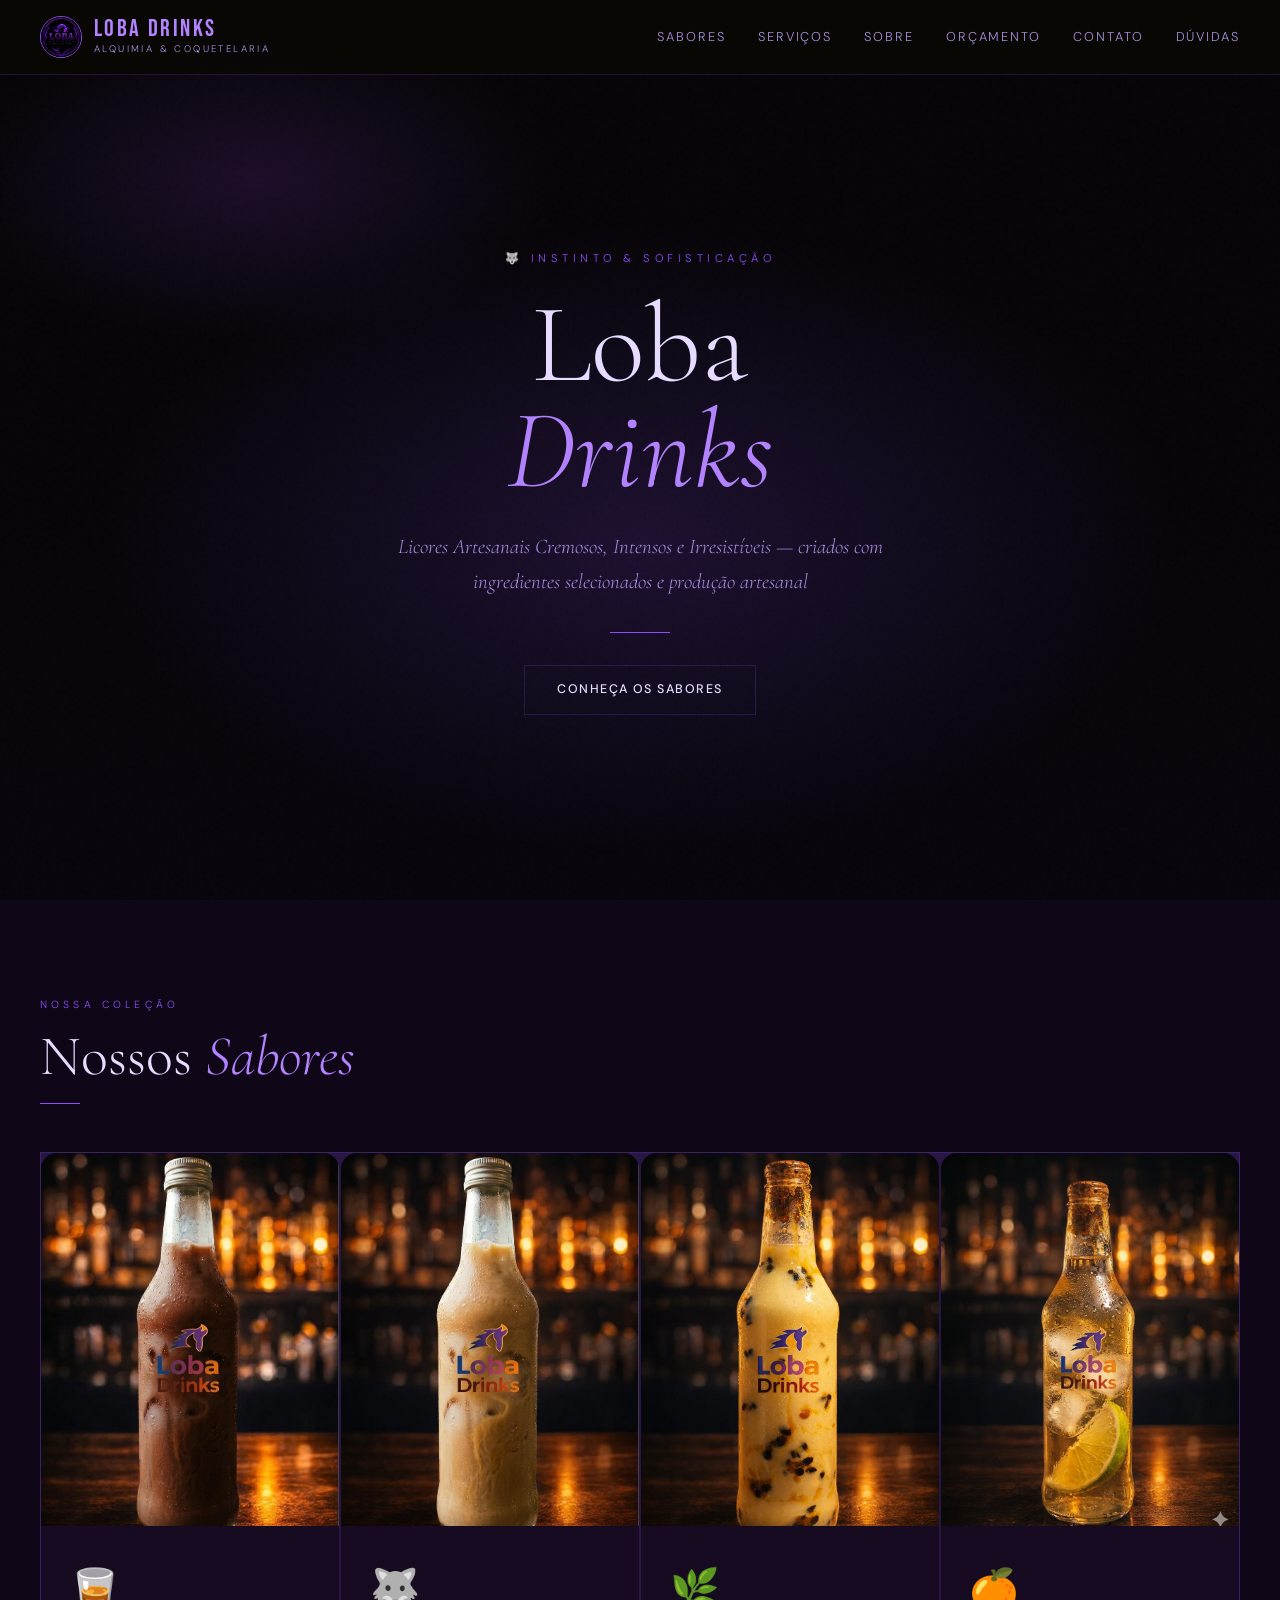
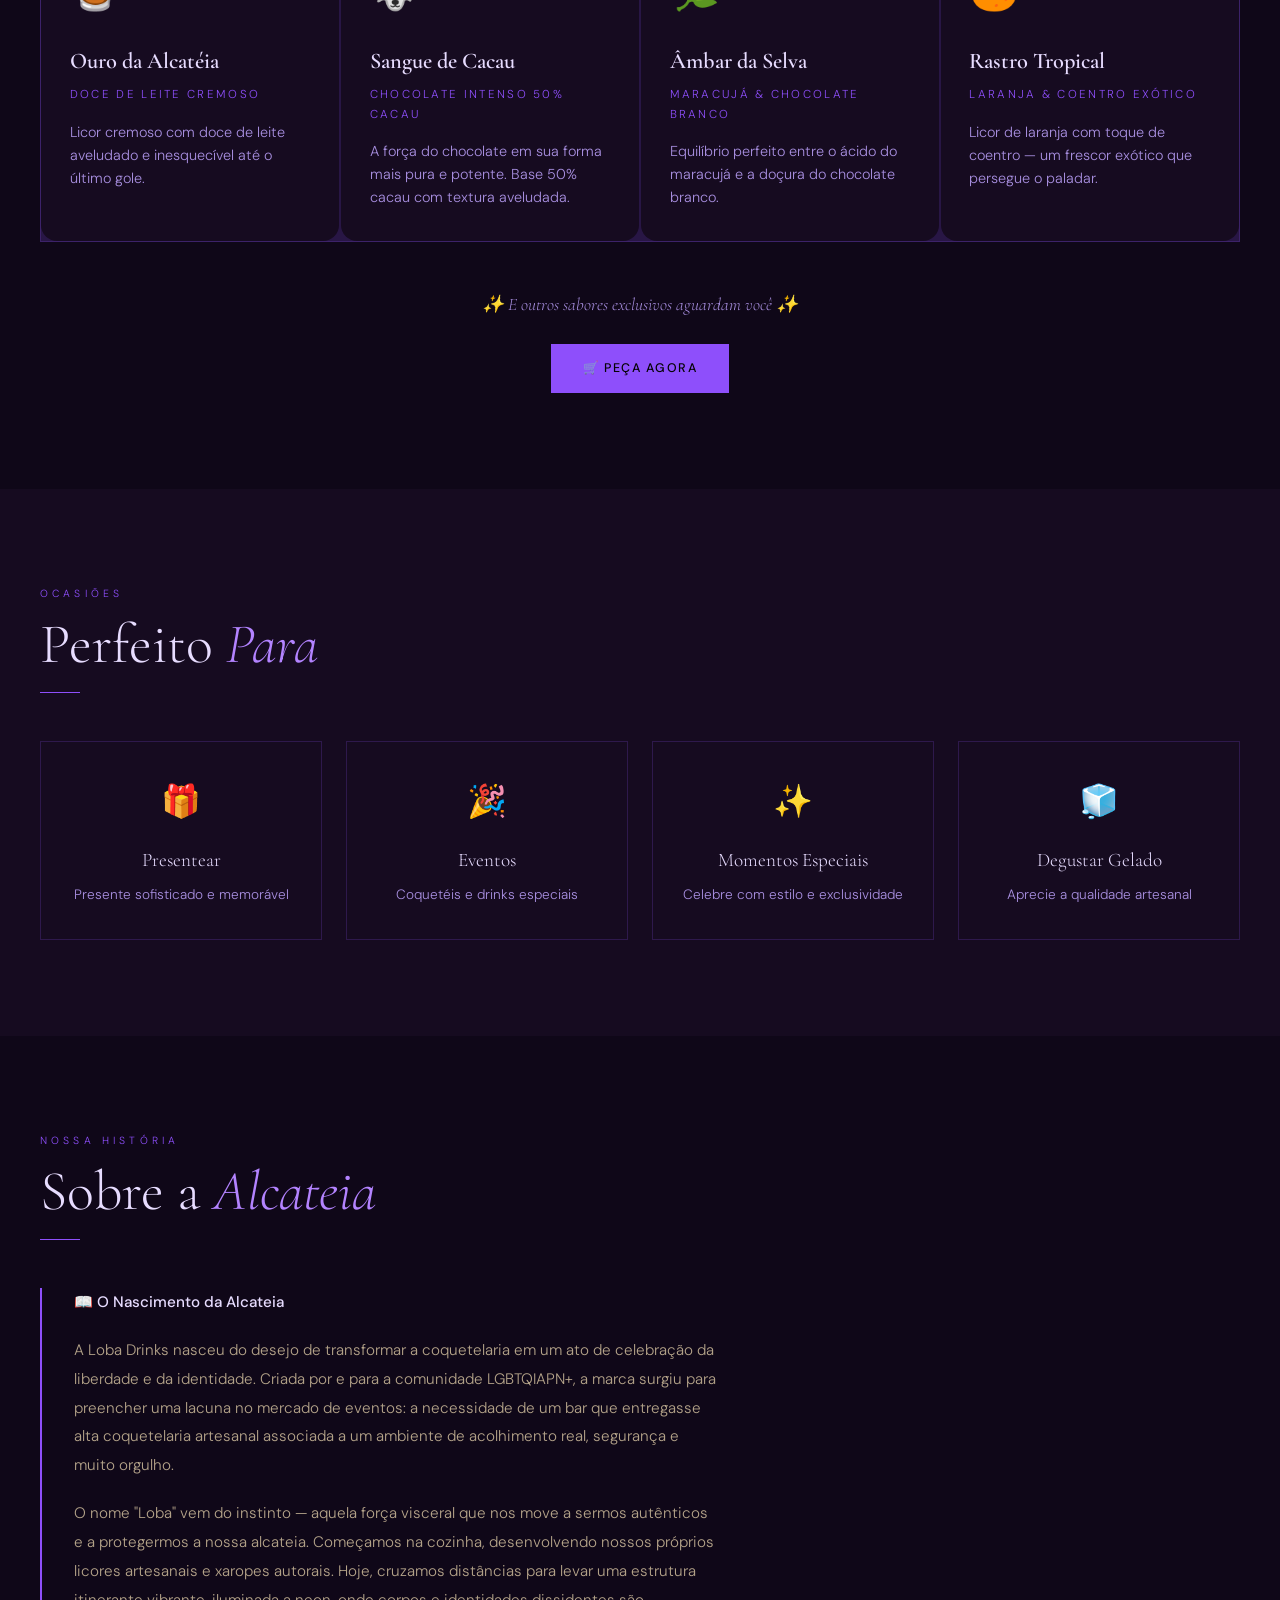
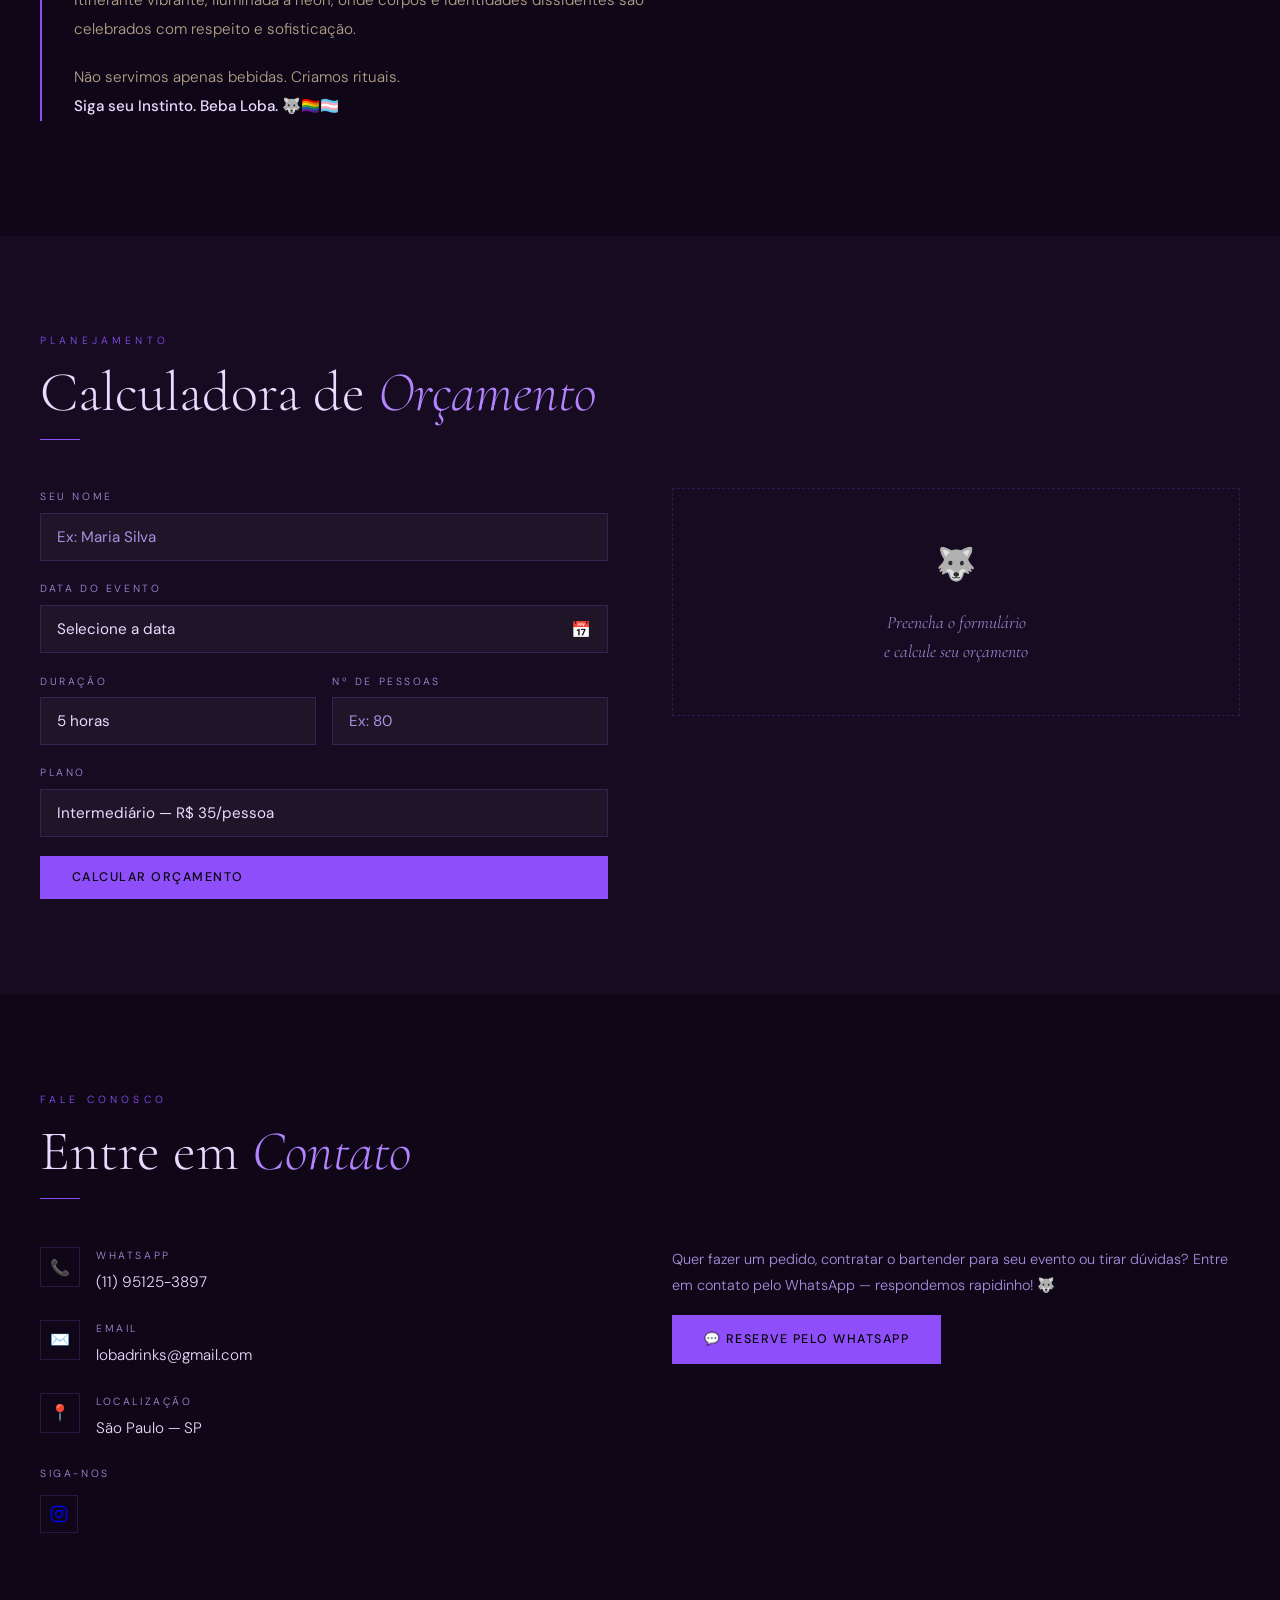
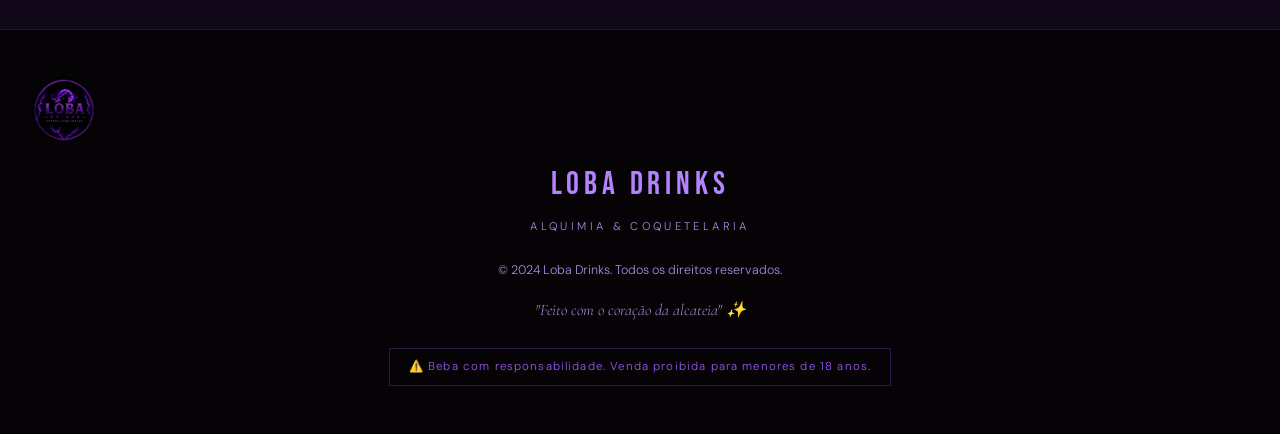
==== index.html @ df41e7d8 "Initial commit from local project" ====
<!DOCTYPE html>
<html lang="pt-BR">
<head>
<meta charset="UTF-8">
<meta name="viewport" content="width=device-width, initial-scale=1.0">
<title>Loba Drinks - Licores Artesanais</title>
<link rel="preconnect" href="https://fonts.googleapis.com">
<link href="https://fonts.googleapis.com/css2?family=Cormorant+Garamond:ital,wght@0,300;0,400;0,600;1,300;1,600&family=Bebas+Neue&family=DM+Sans:wght@300;400;500&display=swap" rel="stylesheet">
<link rel="stylesheet" href="css/index.css">
</head>
<body>

<!-- NAV -->
<nav>
  <div class="nav-inner">
    <div class="nav-brand">
      <div class="wolf-mark"><img src="img/logo/ChatGPT%20Image%201%20de%20jun.%20de%202026,%2017_09_12.png" alt="Loba Drinks logo"></div>
      <div>
        <div class="brand-name">Loba Drinks</div>
        <div class="brand-sub">Alquimia & Coquetelaria</div>
      </div>
    </div>
    <div class="nav-links">
      <a href="#products">Sabores</a>
      <a href="servicos.html">Serviços</a>
      <a href="#about">Sobre</a>
      <a href="#calculadora">Orçamento</a>
      <a href="#contact">Contato</a>
      <a href="faq.html">Dúvidas</a>
    </div>
  </div>
</nav>

<!-- HERO -->
<section class="hero">
  <div class="hero-bg"></div>
  <div class="hero-noise"></div>
  <div class="hero-content">
    <span class="eyebrow">🐺 Instinto & Sofisticação</span>
    <h1 class="hero-title">Loba<br><em>Drinks</em></h1>
    <p class="hero-desc">Licores Artesanais Cremosos, Intensos e Irresistíveis — criados com ingredientes selecionados e produção artesanal</p>
    <div class="hero-line"></div>
    <div class="btn-group">
      <a href="#products" class="btn btn-secondary">Conheça os Sabores</a>
    </div>
  </div>
</section>

<!-- PRODUCTS -->
<section id="products">
  <div class="container">
    <span class="section-label">Nossa Coleção</span>
    <h2 class="section-title">Nossos <em>Sabores</em></h2>
    <div class="section-rule"></div>

    <div class="products-grid">
      <div class="product-card">
        <img src="img/sabores/WhatsApp Image 2026-06-01 at 15.00.09.jpeg" alt="Ouro da Alcatéia" />
        <div class="product-card-content">
          <span class="product-emoji">🥃</span>
          <div class="product-name">Ouro da Alcatéia</div>
          <div class="product-flavor">Doce de Leite Cremoso</div>
          <p class="product-desc">Licor cremoso com doce de leite aveludado e inesquecível até o último gole.</p>
        </div>
      </div>
      <div class="product-card">
        <img src="img/sabores/WhatsApp Image 2026-06-01 at 15.00.09 (1).jpeg" alt="Sangue de Cacau" />
        <div class="product-card-content">
          <span class="product-emoji">🐺</span>
          <div class="product-name">Sangue de Cacau</div>
          <div class="product-flavor">Chocolate Intenso 50% Cacau</div>
          <p class="product-desc">A força do chocolate em sua forma mais pura e potente. Base 50% cacau com textura aveludada.</p>
        </div>
      </div>
      <div class="product-card">
        <img src="img/sabores/WhatsApp Image 2026-06-01 at 15.00.10.jpeg" alt="Âmbar da Selva" />
        <div class="product-card-content">
          <span class="product-emoji">🌿</span>
          <div class="product-name">Âmbar da Selva</div>
          <div class="product-flavor">Maracujá & Chocolate Branco</div>
          <p class="product-desc">Equilíbrio perfeito entre o ácido do maracujá e a doçura do chocolate branco.</p>
        </div>
      </div>
      <div class="product-card">
        <img src="img/sabores/WhatsApp Image 2026-06-01 at 15.00.10 (1).jpeg" alt="Rastro Tropical" />
        <div class="product-card-content">
          <span class="product-emoji">🍊</span>
          <div class="product-name">Rastro Tropical</div>
          <div class="product-flavor">Laranja & Coentro Exótico</div>
          <p class="product-desc">Licor de laranja com toque de coentro — um frescor exótico que persegue o paladar.</p>
        </div>
      </div>
    </div>

    <div style="text-align:center; margin-top:1rem;">
      <p style="color:var(--muted); font-style:italic; font-family:'Cormorant Garamond',serif; font-size:1.1rem; margin-bottom:1.5rem;">✨ E outros sabores exclusivos aguardam você ✨</p>
      <a href="https://wa.me/5511951253897?text=Olá!%20Gostaria%20de%20provar%20os%20licores%20da%20Loba%20Drinks!" class="btn btn-primary" target="_blank">🛒 Peça Agora</a>
    </div>
  </div>
</section>

<!-- USE CASES -->
<section style="background:var(--card);">
  <div class="container">
    <span class="section-label">Ocasiões</span>
    <h2 class="section-title">Perfeito <em>Para</em></h2>
    <div class="section-rule"></div>
    <div class="usecases-grid">
      <div class="usecase-card">
        <span class="usecase-emoji">🎁</span>
        <div class="usecase-title">Presentear</div>
        <p class="usecase-desc">Presente sofisticado e memorável</p>
      </div>
      <div class="usecase-card">
        <span class="usecase-emoji">🎉</span>
        <div class="usecase-title">Eventos</div>
        <p class="usecase-desc">Coquetéis e drinks especiais</p>
      </div>
      <div class="usecase-card">
        <span class="usecase-emoji">✨</span>
        <div class="usecase-title">Momentos Especiais</div>
        <p class="usecase-desc">Celebre com estilo e exclusividade</p>
      </div>
      <div class="usecase-card">
        <span class="usecase-emoji">🧊</span>
        <div class="usecase-title">Degustar Gelado</div>
        <p class="usecase-desc">Aprecie a qualidade artesanal</p>
      </div>
    </div>
  </div>
</section>

<!-- ABOUT -->
<section id="about" style="background:var(--deep);">
  <div class="container">
    <span class="section-label">Nossa História</span>
    <h2 class="section-title">Sobre a <em>Alcateia</em></h2>
    <div class="section-rule"></div>
    <div class="about-block">
      <p><strong>📖 O Nascimento da Alcateia</strong></p>
      <p>A Loba Drinks nasceu do desejo de transformar a coquetelaria em um ato de celebração da liberdade e da identidade. Criada por e para a comunidade LGBTQIAPN+, a marca surgiu para preencher uma lacuna no mercado de eventos: a necessidade de um bar que entregasse alta coquetelaria artesanal associada a um ambiente de acolhimento real, segurança e muito orgulho.</p>
      <p>O nome "Loba" vem do instinto — aquela força visceral que nos move a sermos autênticos e a protegermos a nossa alcateia. Começamos na cozinha, desenvolvendo nossos próprios licores artesanais e xaropes autorais. Hoje, cruzamos distâncias para levar uma estrutura itinerante vibrante, iluminada a neon, onde corpos e identidades dissidentes são celebrados com respeito e sofisticação.</p>
      <p>Não servimos apenas bebidas. Criamos rituais.<br><strong>Siga seu Instinto. Beba Loba. 🐺🏳️‍🌈🏳️‍⚧️</strong></p>
    </div>
  </div>
</section>

<!-- CALCULATOR -->
<section id="calculadora" style="background:var(--card);">
  <div class="container">
    <span class="section-label">Planejamento</span>
    <h2 class="section-title">Calculadora de <em>Orçamento</em></h2>
    <div class="section-rule"></div>

    <div class="calc-wrap">
      <!-- FORM -->
      <div>
        <div class="calc-form">

          <div class="field">
            <label>Seu Nome</label>
            <input type="text" id="nome" placeholder="Ex: Maria Silva">
          </div>

          <div class="field">
            <label>Data do Evento</label>
            <div class="calendar-wrap">
              <button type="button" class="cal-toggle" id="calToggle" onclick="toggleCal()">
                <span id="calDisplay">Selecione a data</span>
                <span class="cal-icon">📅</span>
              </button>
              <div class="calendar-dropdown" id="calDropdown">
                <div class="cal-header">
                  <button class="cal-nav" onclick="changeMonth(-1)">&#8592;</button>
                  <span class="cal-month-label" id="calMonthLabel"></span>
                  <button class="cal-nav" onclick="changeMonth(1)">&#8594;</button>
                </div>
                <div class="cal-days-header">
                  <span>Dom</span><span>Seg</span><span>Ter</span><span>Qua</span>
                  <span>Qui</span><span>Sex</span><span>Sáb</span>
                </div>
                <div class="cal-grid" id="calGrid"></div>
              </div>
            </div>
          </div>

          <div class="field-row">
            <div class="field">
              <label>Duração</label>
              <select id="horas">
                <option value="4">4 horas</option>
                <option value="5" selected>5 horas</option>
                <option value="6">6 horas</option>
                <option value="7">7 horas</option>
                <option value="8">8 horas</option>
              </select>
            </div>
            <div class="field">
              <label>Nº de Pessoas</label>
              <input type="number" id="pessoas" placeholder="Ex: 80" min="1" max="2000">
            </div>
          </div>

          <div class="field">
            <label>Plano</label>
            <select id="pacote">
              <option value="30">Básico — R$ 30/pessoa</option>
              <option value="35" selected>Intermediário — R$ 35/pessoa</option>
              <option value="40">Premium — R$ 40/pessoa</option>
            </select>
          </div>

          <button class="btn btn-primary" style="width:100%;" onclick="calcular()">Calcular Orçamento</button>
        </div>
      </div>

      <!-- RESULT -->
      <div>
        <div class="result-panel" id="resultPanel">
          <div style="font-size:0.65rem;letter-spacing:0.3em;text-transform:uppercase;color:var(--amber);margin-bottom:1rem;">Estimativa de Orçamento</div>

          <div class="result-row">
            <span class="label">Cliente</span>
            <span class="val" id="rNome">—</span>
          </div>
          <div class="result-row">
            <span class="label">Data</span>
            <span class="val" id="rData">—</span>
          </div>
          <div class="result-row">
            <span class="label">Duração</span>
            <span class="val" id="rHoras">—</span>
          </div>
          <div class="result-row">
            <span class="label">Plano</span>
            <span class="val" id="rPacote">—</span>
          </div>
          <div class="result-row">
            <span class="label">Pessoas</span>
            <span class="val" id="rPessoas">—</span>
          </div>

          <div class="result-total">
            <span class="total-label">Estimativa total</span>
            <span class="total-val" id="rTotal">R$ 0</span>
          </div>

          <p style="font-size:0.72rem;color:var(--muted);margin-top:0.75rem;line-height:1.6;">* Valor estimado. Confirme detalhes e condições pelo WhatsApp.</p>

          <div class="result-cta">
            <a id="whatsLink" href="#" target="_blank" class="btn btn-primary" style="width:100%;justify-content:center;">
              💬 Enviar pelo WhatsApp
            </a>
          </div>
        </div>

        <div id="resultPlaceholder" style="border:1px dashed var(--border);padding:3rem 2rem;text-align:center;color:var(--muted);">
          <div style="font-size:2rem;margin-bottom:1rem;">🐺</div>
          <p style="font-family:'Cormorant Garamond',serif;font-style:italic;font-size:1.1rem;">Preencha o formulário<br>e calcule seu orçamento</p>
        </div>
      </div>
    </div>
  </div>
</section>

<!-- CONTACT -->
<section id="contact" style="background:var(--deep);">
  <div class="container">
    <span class="section-label">Fale Conosco</span>
    <h2 class="section-title">Entre em <em>Contato</em></h2>
    <div class="section-rule"></div>

    <div class="contact-grid">
      <div>
        <div class="contact-item">
          <div class="contact-icon">📞</div>
          <div>
            <div class="contact-label">WhatsApp</div>
            <a href="https://wa.me/5511951253897" class="contact-val" target="_blank">(11) 95125-3897</a>
          </div>
        </div>
        <div class="contact-item">
          <div class="contact-icon">✉️</div>
          <div>
            <div class="contact-label">Email</div>
            <a href="mailto:lobadrinks@gmail.com" class="contact-val">lobadrinks@gmail.com</a>
          </div>
        </div>
        <div class="contact-item">
          <div class="contact-icon">📍</div>
          <div>
            <div class="contact-label">Localização</div>
            <span class="contact-val">São Paulo — SP</span>
          </div>
        </div>
        <div style="margin-top:0.5rem;">
          <div style="font-size:0.65rem;letter-spacing:0.25em;text-transform:uppercase;color:var(--muted);margin-bottom:0.5rem;">Siga-nos</div>
          <div class="social-links">
            <a href="https://instagram.com/loba_drinks" target="_blank" class="social-btn" aria-label="Instagram">
              <svg viewBox="0 0 24 24" fill="none" stroke="currentColor" stroke-width="1.8" stroke-linecap="round" stroke-linejoin="round">
                <rect x="3" y="3" width="18" height="18" rx="5" />
                <path d="M16.5 7.5h.01" />
                <path d="M12 16a4 4 0 1 0 0-8 4 4 0 0 0 0 8z" />
              </svg>
            </a>
          </div>
        </div>
      </div>

      <div style="display:flex;flex-direction:column;gap:1rem;">
        <p style="color:var(--muted);font-size:0.9rem;line-height:1.8;">Quer fazer um pedido, contratar o bartender para seu evento ou tirar dúvidas? Entre em contato pelo WhatsApp — respondemos rapidinho! 🐺</p>
        <a href="https://wa.me/5511951253897?text=Olá!%20Gostaria%20de%20reservar%20o%20bartender%20da%20Loba%20Drinks" class="btn btn-primary" target="_blank" style="align-self:flex-start;">💬 Reserve pelo WhatsApp</a>
      </div>
    </div>
  </div>
</section>

<!-- FOOTER -->
<footer>
  <div class="footer-wolf"><img src="img/logo/ChatGPT%20Image%201%20de%20jun.%20de%202026,%2017_09_12.png" alt="Loba Drinks logo"></div>
  <div class="footer-brand">Loba Drinks</div>
  <div class="footer-sub">Alquimia & Coquetelaria</div>
  <div class="footer-copy">© 2024 Loba Drinks. Todos os direitos reservados.</div>
  <div style="margin-top:1rem;font-style:italic;font-family:'Cormorant Garamond',serif;color:var(--muted);font-size:1rem;">"Feito com o coração da alcateia" ✨</div>
  <div class="footer-legal">⚠️ Beba com responsabilidade. Venda proibida para menores de 18 anos.</div>
</footer>

<script>
// ── CALENDAR ──
const MONTHS = ['Janeiro','Fevereiro','Março','Abril','Maio','Junho','Julho','Agosto','Setembro','Outubro','Novembro','Dezembro'];
let calDate = new Date();
let selectedDate = null;
calDate.setDate(1);

function toggleCal() {
  const d = document.getElementById('calDropdown');
  d.classList.toggle('open');
  if (d.classList.contains('open')) renderCal();
}

document.addEventListener('click', function(e) {
  if (!e.target.closest('.calendar-wrap')) {
    document.getElementById('calDropdown').classList.remove('open');
  }
});

function changeMonth(dir) {
  calDate.setMonth(calDate.getMonth() + dir);
  renderCal();
}

function renderCal() {
  const y = calDate.getFullYear(), m = calDate.getMonth();
  document.getElementById('calMonthLabel').textContent = MONTHS[m] + ' ' + y;

  const firstDay = new Date(y, m, 1).getDay();
  const daysInMonth = new Date(y, m + 1, 0).getDate();
  const today = new Date(); today.setHours(0,0,0,0);

  const grid = document.getElementById('calGrid');
  grid.innerHTML = '';

  for (let i = 0; i < firstDay; i++) {
    const el = document.createElement('div');
    el.className = 'cal-day empty';
    grid.appendChild(el);
  }

  for (let d = 1; d <= daysInMonth; d++) {
    const dayDate = new Date(y, m, d);
    const el = document.createElement('div');
    el.className = 'cal-day';
    el.textContent = d;

    if (dayDate < today) el.classList.add('past');
    if (dayDate.toDateString() === today.toDateString()) el.classList.add('today');
    if (selectedDate && dayDate.toDateString() === selectedDate.toDateString()) el.classList.add('selected');

    if (dayDate >= today) {
      el.addEventListener('click', () => selectDay(dayDate, d, m, y));
    }
    grid.appendChild(el);
  }
}

function selectDay(date, d, m, y) {
  selectedDate = date;
  const fmt = String(d).padStart(2,'0') + '/' + String(m+1).padStart(2,'0') + '/' + y;
  document.getElementById('calDisplay').textContent = fmt;
  document.getElementById('calDropdown').classList.remove('open');
  renderCal();
}

// Initialize calendar
renderCal();

// ── CALCULATOR ──
function calcular() {
  const nome = document.getElementById('nome').value.trim();
  const horas = parseInt(document.getElementById('horas').value);
  const pessoas = parseInt(document.getElementById('pessoas').value) || 0;
  const pacoteVal = parseInt(document.getElementById('pacote').value);
  const pacoteSelect = document.getElementById('pacote');
  const pacoteLabel = pacoteSelect.options[pacoteSelect.selectedIndex].text;

  if (!nome) { alert('Por favor, informe seu nome.'); return; }
  if (!selectedDate) { alert('Por favor, selecione a data do evento.'); return; }
  if (!horas || horas < 1) { alert('Por favor, informe a duração do evento.'); return; }
  if (!pessoas || pessoas < 1) { alert('Por favor, informe o número de pessoas.'); return; }

  const total = pacoteVal * pessoas;
  const dataFmt = document.getElementById('calDisplay').textContent;

  // Fill result
  document.getElementById('rNome').textContent = nome;
  document.getElementById('rData').textContent = dataFmt;
  document.getElementById('rHoras').textContent = horas + ' horas';
  document.getElementById('rPacote').textContent = pacoteLabel;
  document.getElementById('rPessoas').textContent = pessoas + ' pessoas';
  document.getElementById('rTotal').textContent = 'R$ ' + total.toLocaleString('pt-BR');

  // WhatsApp link
  const msg = `Olá! Gostaria de um orçamento para a Loba Drinks 🐺\n\n` +
    `*Nome:* ${nome}\n` +
    `*Data do evento:* ${dataFmt}\n` +
    `*Duração:* ${horas} horas\n` +
    `*Plano:* ${pacoteLabel}\n` +
    `*Convidados:* ${pessoas} pessoas\n` +
    `*Estimativa:* R$ ${total.toLocaleString('pt-BR')}\n\n` +
    `Aguardo confirmação e mais detalhes!`;
  document.getElementById('whatsLink').href = 'https://wa.me/5511951253897?text=' + encodeURIComponent(msg);

  // Show result
  document.getElementById('resultPanel').classList.add('visible');
  document.getElementById('resultPlaceholder').style.display = 'none';

  // Smooth scroll to result on mobile
  if (window.innerWidth < 860) {
    document.getElementById('resultPanel').scrollIntoView({ behavior: 'smooth', block: 'start' });
  }
}
</script>
<script src="../java/main.js" defer></script>
</body>
</html>
---- css/index.css ----
:root {
  --black: #050305;
  --deep: #0f0718;
  --card: #160b20;
  --amber: #8e4ffb;
  --gold: #b383ff;
  --cream: #e7dcff;
  --muted: #a88fe0;
  --red: #7a3abd;
  --border: rgba(142,79,251,0.2);
}

*, *::before, *::after { box-sizing: border-box; margin: 0; padding: 0; }

html { scroll-behavior: smooth; }

body {
  background: var(--black);
  color: var(--cream);
  font-family: 'DM Sans', sans-serif;
  font-weight: 300;
  line-height: 1.7;
  overflow-x: hidden;
}

/* ── NAV ── */
nav {
  position: fixed; top: 0; left: 0; right: 0; z-index: 100;
  background: rgba(10,8,5,0.92);
  backdrop-filter: blur(12px);
  border-bottom: 1px solid var(--border);
  padding: 1rem 2rem;
}
.nav-inner {
  max-width: 1200px; margin: 0 auto;
  display: flex; align-items: center; justify-content: space-between;
}
.nav-brand {
  display: flex; align-items: center; gap: 0.75rem;
}
.wolf-mark {
  width: 42px; height: 42px;
  border: 1.5px solid var(--amber);
  border-radius: 50%;
  display: flex; align-items: center; justify-content: center;
  font-size: 1.3rem;
}
.wolf-mark img,
.footer-wolf img {
  width: 100%;
  height: 100%;
  object-fit: cover;
  border-radius: 50%;
}
.footer-wolf {
  width: 64px;
  height: 64px;
  margin-bottom: 1rem;
}
.brand-name {
  font-family: 'Bebas Neue', sans-serif;
  font-size: 1.5rem;
  letter-spacing: 0.1em;
  color: var(--gold);
  line-height: 1;
}
.brand-sub {
  font-size: 0.6rem;
  letter-spacing: 0.25em;
  text-transform: uppercase;
  color: var(--muted);
}
.nav-links {
  display: flex; gap: 2rem;
}
.nav-links a {
  color: var(--muted);
  text-decoration: none;
  font-size: 0.8rem;
  letter-spacing: 0.15em;
  text-transform: uppercase;
  transition: color 0.3s;
}
.nav-links a:hover { color: var(--gold); }

/* ── HERO ── */
.hero {
  min-height: 100vh;
  display: flex; align-items: center; justify-content: center;
  position: relative;
  overflow: hidden;
  padding: 8rem 2rem 4rem;
  text-align: center;
}
.hero-bg {
  position: absolute; inset: 0;
  background:
    radial-gradient(ellipse 60% 50% at 50% 60%, rgba(142,79,251,0.16) 0%, transparent 70%),
    radial-gradient(ellipse 40% 30% at 20% 20%, rgba(122,58,189,0.18) 0%, transparent 60%),
    linear-gradient(rgba(5,3,5,0.75), rgba(10,4,18,0.45)),
    url("../img/serviços/acrescente_balde_de_gelo_2K_202606011611.jpeg"),
    var(--black);
  background-size: cover;
  background-position: center;
  background-repeat: no-repeat;
}
.hero-noise {
  position: absolute; inset: 0;
  background-image: url("data:image/svg+xml,%3Csvg viewBox='0 0 256 256' xmlns='http://www.w3.org/2000/svg'%3E%3Cfilter id='n'%3E%3CfeTurbulence type='fractalNoise' baseFrequency='0.9' numOctaves='4' stitchTiles='stitch'/%3E%3C/filter%3E%3Crect width='100%25' height='100%25' filter='url(%23n)' opacity='0.04'/%3E%3C/svg%3E");
  opacity: 0.5;
}
.hero-content { position: relative; z-index: 1; max-width: 780px; margin: 0 auto; }
.eyebrow {
  font-size: 0.7rem;
  letter-spacing: 0.4em;
  text-transform: uppercase;
  color: var(--amber);
  margin-bottom: 1.5rem;
  display: block;
}
.hero-title {
  font-family: 'Cormorant Garamond', serif;
  font-size: clamp(3.5rem, 9vw, 7rem);
  font-weight: 300;
  line-height: 0.95;
  color: var(--cream);
  margin-bottom: 0.5rem;
}
.hero-title em {
  font-style: italic;
  color: var(--gold);
}
.hero-desc {
  font-family: 'Cormorant Garamond', serif;
  font-size: clamp(1rem, 2.5vw, 1.3rem);
  font-style: italic;
  color: var(--muted);
  margin: 1.5rem auto;
  max-width: 520px;
}
.hero-line {
  width: 60px; height: 1px;
  background: var(--amber);
  margin: 2rem auto;
}
.btn-group { display: flex; gap: 1rem; justify-content: center; flex-wrap: wrap; }

.btn {
  display: inline-flex; align-items: center; gap: 0.5rem;
  padding: 0.85rem 2rem;
  font-family: 'DM Sans', sans-serif;
  font-size: 0.78rem;
  font-weight: 500;
  letter-spacing: 0.12em;
  text-transform: uppercase;
  text-decoration: none;
  border: none; cursor: pointer;
  transition: all 0.3s;
}
.btn-primary {
  background: var(--amber);
  color: var(--black);
}
.btn-primary:hover { background: var(--gold); transform: translateY(-2px); }
.btn-secondary {
  background: transparent;
  color: var(--cream);
  border: 1px solid var(--border);
}
.btn-secondary:hover { border-color: var(--amber); color: var(--gold); }

/* ── SECTIONS ── */
section { padding: 6rem 2rem; }
.container { max-width: 1200px; margin: 0 auto; }

.section-label {
  font-size: 0.65rem;
  letter-spacing: 0.4em;
  text-transform: uppercase;
  color: var(--amber);
  display: block;
  margin-bottom: 0.75rem;
}
.section-title {
  font-family: 'Cormorant Garamond', serif;
  font-size: clamp(2.2rem, 5vw, 3.5rem);
  font-weight: 300;
  line-height: 1.1;
  color: var(--cream);
  margin-bottom: 1rem;
}
.section-title em { font-style: italic; color: var(--gold); }
.section-rule {
  width: 40px; height: 1px;
  background: var(--amber); margin-bottom: 3rem;
}

/* ── PRODUCTS ── */
#products { background: var(--deep); }
.products-grid {
  display: grid;
  grid-template-columns: repeat(auto-fit, minmax(250px, 1fr));
  gap: 1.5px;
  background: var(--border);
  border: 1px solid var(--border);
  margin-bottom: 3rem;
}
.product-card {
  background: var(--card);
  padding: 0;
  position: relative;
  overflow: hidden;
  transition: background 0.3s;
  border-radius: 1rem;
}
.product-card img {
  width: 100%;
  display: block;
  object-fit: cover;
  aspect-ratio: 4 / 5;
}
.product-card-content {
  padding: 1.8rem 1.8rem 2rem;
}
.product-card::before {
  content: '';
  position: absolute; top: 0; left: 0; right: 0; height: 2px;
  background: linear-gradient(90deg, transparent, var(--amber), transparent);
  transform: translateX(-100%);
  transition: transform 0.5s;
}
.product-card:hover { background: #1f1a13; }
.product-card:hover::before { transform: translateX(0); }

.product-emoji { font-size: 2.5rem; margin-bottom: 1.2rem; display: block; }
.product-name {
  font-family: 'Cormorant Garamond', serif;
  font-size: 1.4rem;
  font-weight: 600;
  color: var(--cream);
  margin-bottom: 0.3rem;
}
.product-flavor {
  font-size: 0.72rem;
  letter-spacing: 0.2em;
  text-transform: uppercase;
  color: var(--amber);
  margin-bottom: 1rem;
}
.product-desc {
  font-size: 0.9rem;
  color: var(--muted);
  line-height: 1.6;
}

/* ── USE CASES ── */
.usecases-grid {
  display: grid;
  grid-template-columns: repeat(auto-fit, minmax(200px, 1fr));
  gap: 1.5rem;
}
.usecase-card {
  border: 1px solid var(--border);
  padding: 2rem 1.5rem;
  text-align: center;
  transition: border-color 0.3s, transform 0.3s;
}
.usecase-card:hover { border-color: var(--amber); transform: translateY(-4px); }
.usecase-emoji { font-size: 2rem; margin-bottom: 1rem; display: block; }
.usecase-title {
  font-family: 'Cormorant Garamond', serif;
  font-size: 1.2rem;
  color: var(--cream);
  margin-bottom: 0.4rem;
}
.usecase-desc { font-size: 0.85rem; color: var(--muted); }

/* ── ABOUT ── */
#about { background: var(--deep); }
.about-block {
  max-width: 680px;
  border-left: 2px solid var(--amber);
  padding-left: 2rem;
}
.about-block p { margin-bottom: 1.2rem; color: #b5a48a; font-size: 0.95rem; line-height: 1.9; }
.about-block strong { color: var(--cream); font-weight: 500; }

/* ── CONTACT ── */
.contact-grid {
  display: grid;
  grid-template-columns: 1fr 1fr;
  gap: 4rem;
  align-items: start;
}
@media (max-width: 720px) { .contact-grid { grid-template-columns: 1fr; gap: 2rem; } }

.contact-item {
  display: flex; gap: 1rem; align-items: flex-start;
  margin-bottom: 1.5rem;
}
.contact-icon {
  width: 40px; height: 40px;
  border: 1px solid var(--border);
  display: flex; align-items: center; justify-content: center;
  font-size: 1rem; flex-shrink: 0;
}
.contact-label {
  font-size: 0.65rem; letter-spacing: 0.25em;
  text-transform: uppercase; color: var(--muted);
  margin-bottom: 0.2rem;
}
.contact-val { color: var(--cream); font-size: 0.95rem; text-decoration: none; }
.contact-val:hover { color: var(--gold); }

/* ── CALCULATOR ── */
#calculadora { background: var(--card); }
.calc-wrap {
  display: grid;
  grid-template-columns: 1fr 1fr;
  gap: 4rem;
  align-items: start;
}
@media (max-width: 860px) { .calc-wrap { grid-template-columns: 1fr; gap: 2rem; } }

.calc-form { display: flex; flex-direction: column; gap: 1.2rem; }

.field label {
  display: block;
  font-size: 0.65rem;
  letter-spacing: 0.25em;
  text-transform: uppercase;
  color: var(--muted);
  margin-bottom: 0.45rem;
}
.field input, .field select {
  width: 100%;
  background: rgba(255,255,255,0.04);
  border: 1px solid var(--border);
  color: var(--cream);
  padding: 0.8rem 1rem;
  font-family: 'DM Sans', sans-serif;
  font-size: 0.95rem;
  outline: none;
  transition: border-color 0.3s;
  -webkit-appearance: none; appearance: none;
}
.field input:focus, .field select:focus { border-color: var(--amber); }
.field input::placeholder { color: var(--muted); }

.field-row { display: grid; grid-template-columns: 1fr 1fr; gap: 1rem; }

/* CALENDAR CUSTOM */
.calendar-wrap { position: relative; }
.cal-toggle {
  width: 100%;
  background: rgba(255,255,255,0.04);
  border: 1px solid var(--border);
  color: var(--cream);
  padding: 0.8rem 1rem;
  font-family: 'DM Sans', sans-serif;
  font-size: 0.95rem;
  cursor: pointer;
  text-align: left;
  display: flex; justify-content: space-between; align-items: center;
  transition: border-color 0.3s;
}
.cal-toggle:hover { border-color: var(--amber); }
.cal-icon { color: var(--amber); font-size: 1rem; }

.calendar-dropdown {
  position: absolute; top: calc(100% + 4px); left: 0;
  z-index: 50;
  background: #1f1a13;
  border: 1px solid var(--amber);
  padding: 1rem;
  width: 300px;
  display: none;
  box-shadow: 0 20px 60px rgba(0,0,0,0.6);
}
.calendar-dropdown.open { display: block; }

.cal-header {
  display: flex; justify-content: space-between; align-items: center;
  margin-bottom: 0.75rem;
}
.cal-nav {
  background: none; border: none; cursor: pointer;
  color: var(--amber); font-size: 1.1rem; padding: 0.2rem 0.5rem;
  transition: color 0.2s;
}
.cal-nav:hover { color: var(--gold); }
.cal-month-label {
  font-family: 'Cormorant Garamond', serif;
  font-size: 1rem;
  color: var(--cream);
  font-style: italic;
}

.cal-days-header {
  display: grid; grid-template-columns: repeat(7, 1fr);
  gap: 2px; margin-bottom: 4px;
}
.cal-days-header span {
  font-size: 0.6rem; letter-spacing: 0.1em;
  text-transform: uppercase; color: var(--muted);
  text-align: center; padding: 0.25rem 0;
}

.cal-grid {
  display: grid; grid-template-columns: repeat(7, 1fr);
  gap: 2px;
}
.cal-day {
  aspect-ratio: 1; display: flex; align-items: center; justify-content: center;
  font-size: 0.8rem; cursor: pointer;
  border: 1px solid transparent;
  transition: all 0.2s; color: var(--cream);
}
.cal-day:hover:not(.empty):not(.past) { border-color: var(--amber); color: var(--gold); }
.cal-day.selected { background: var(--amber); color: var(--black); font-weight: 500; }
.cal-day.today { border-color: rgba(201,133,10,0.4); }
.cal-day.past { color: var(--muted); cursor: default; opacity: 0.4; }
.cal-day.empty { cursor: default; }

/* RESULT PANEL */
.result-panel {
  background: rgba(201,133,10,0.06);
  border: 1px solid var(--border);
  padding: 2rem;
  display: none;
}
.result-panel.visible { display: block; }
.result-row {
  display: flex; justify-content: space-between; align-items: baseline;
  padding: 0.6rem 0;
  border-bottom: 1px solid rgba(255,255,255,0.05);
  font-size: 0.88rem;
}
.result-row:last-child { border-bottom: none; }
.result-row .label { color: var(--muted); }
.result-row .val { color: var(--cream); }
.result-total {
  margin-top: 1rem; padding-top: 1rem;
  border-top: 1px solid var(--amber);
  display: flex; justify-content: space-between; align-items: baseline;
}
.total-label { font-family: 'Cormorant Garamond', serif; font-size: 1rem; font-style: italic; color: var(--muted); }
.total-val {
  font-family: 'Bebas Neue', sans-serif;
  font-size: 2.2rem;
  color: var(--gold);
  letter-spacing: 0.05em;
}
.result-cta { margin-top: 1.5rem; width: 100%; text-align: center; }

/* ── FOOTER ── */
footer {
  background: var(--black);
  border-top: 1px solid var(--border);
  padding: 3rem 2rem;
  text-align: center;
}
.footer-wolf { font-size: 2.5rem; margin-bottom: 1rem; }
.footer-brand {
  font-family: 'Bebas Neue', sans-serif;
  font-size: 2rem; letter-spacing: 0.15em; color: var(--gold);
}
.footer-sub { font-size: 0.7rem; letter-spacing: 0.3em; text-transform: uppercase; color: var(--muted); margin: 0.25rem 0 1.5rem; }
.footer-copy { font-size: 0.78rem; color: var(--muted); }
.footer-legal {
  margin-top: 1.5rem;
  display: inline-block;
  padding: 0.5rem 1.2rem;
  border: 1px solid rgba(122,58,189,0.35);
  font-size: 0.72rem; color: #9a59f5;
  letter-spacing: 0.1em;
}

/* SOCIAL */
.social-links { display: flex; gap: 0.75rem; margin-top: 0.75rem; }
.social-btn {
  width: 38px; height: 38px;
  border: 1px solid var(--border);
  display: flex; align-items: center; justify-content: center;
  text-decoration: none; font-size: 1rem;
  transition: border-color 0.3s, transform 0.2s;
}
.social-btn svg {
  width: 20px;
  height: 20px;
}
.social-btn:hover { border-color: var(--amber); transform: translateY(-2px); }

/* Responsive */
@media (max-width: 600px) {
  .nav-links { display: none; }
  .hero-title { font-size: 3rem; }
}
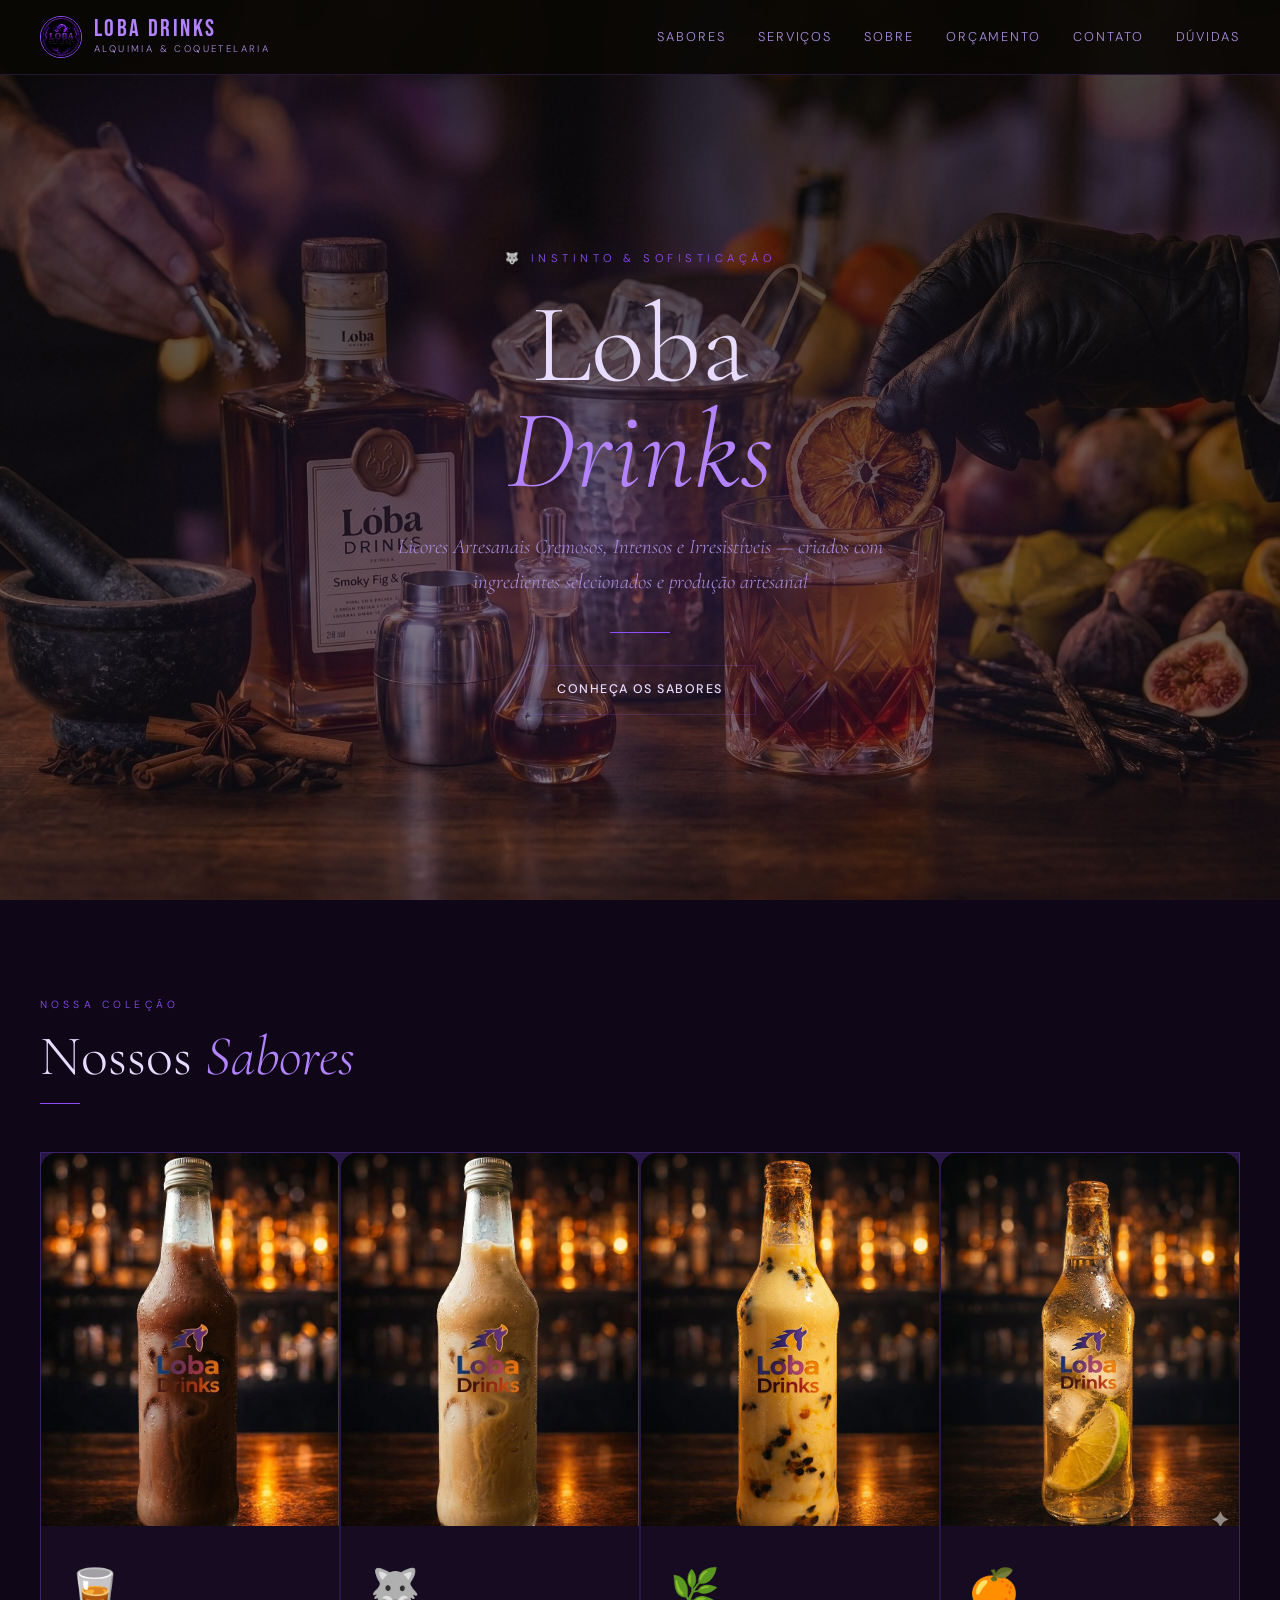
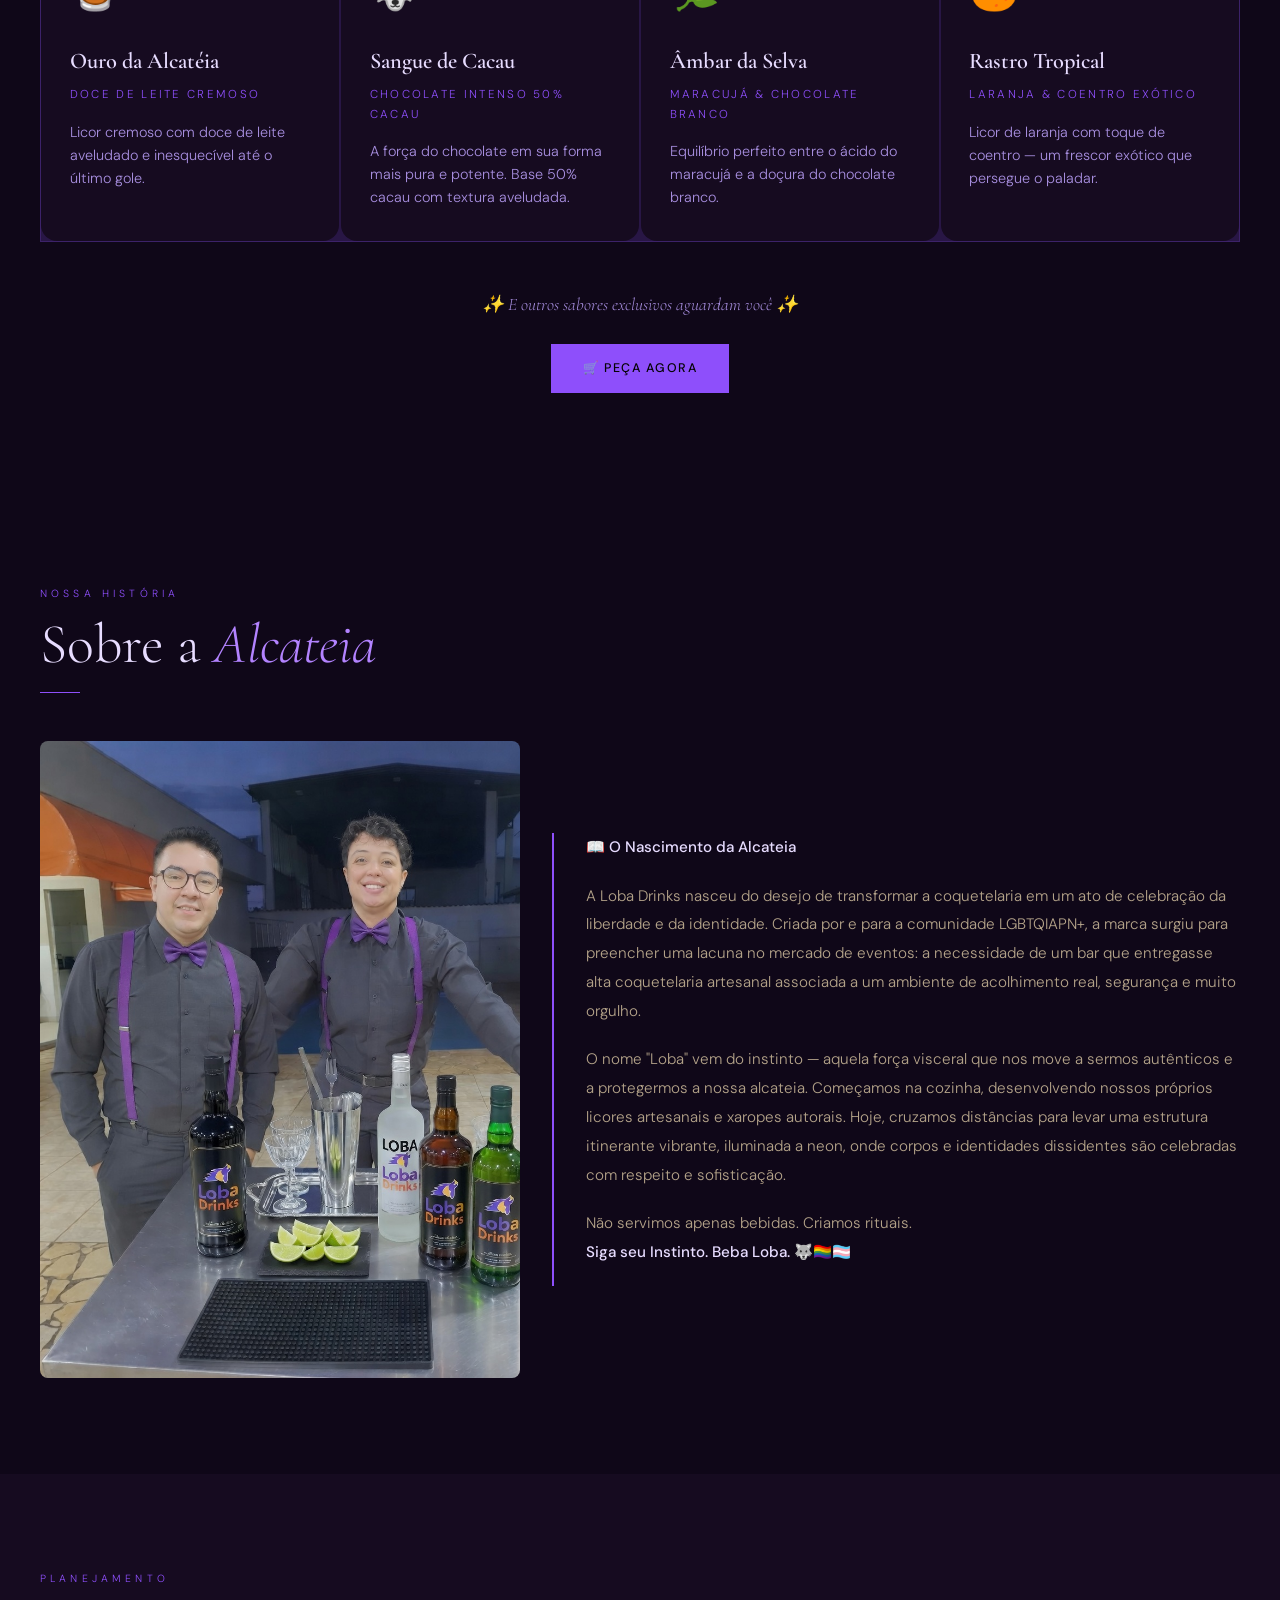
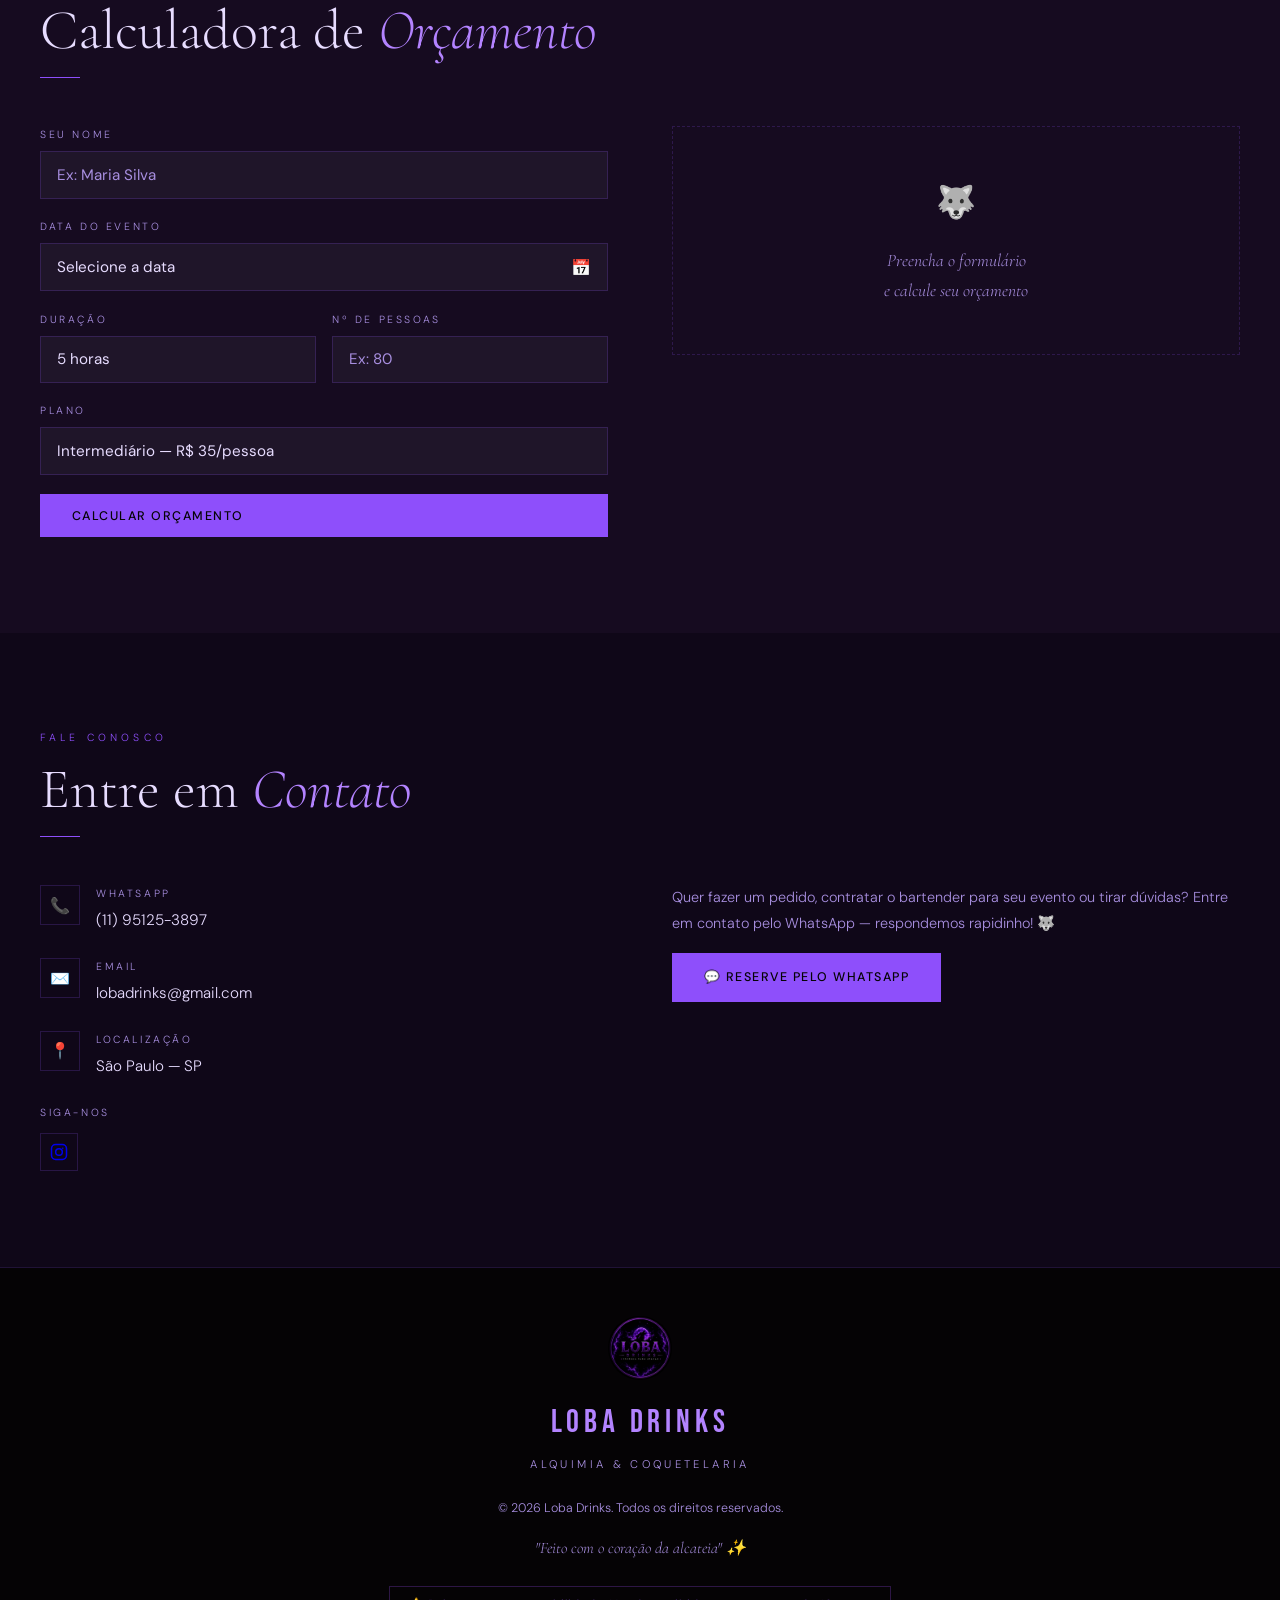
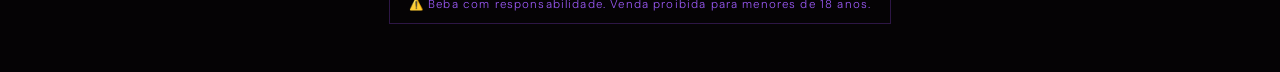
==== commit fd792942: "Atualização do site" ====
--- a/index.html
+++ b/index.html
@@ -20,7 +20,12 @@
         <div class="brand-sub">Alquimia & Coquetelaria</div>
       </div>
     </div>
-    <div class="nav-links">
+    <button class="nav-toggle" id="navToggle" aria-label="Abrir menu">
+      <span></span>
+      <span></span>
+      <span></span>
+    </button>
+    <div class="nav-links" id="navLinks">
       <a href="#products">Sabores</a>
       <a href="servicos.html">Serviços</a>
       <a href="#about">Sobre</a>
@@ -99,48 +104,22 @@
   </div>
 </section>
 
-<!-- USE CASES -->
-<section style="background:var(--card);">
-  <div class="container">
-    <span class="section-label">Ocasiões</span>
-    <h2 class="section-title">Perfeito <em>Para</em></h2>
-    <div class="section-rule"></div>
-    <div class="usecases-grid">
-      <div class="usecase-card">
-        <span class="usecase-emoji">🎁</span>
-        <div class="usecase-title">Presentear</div>
-        <p class="usecase-desc">Presente sofisticado e memorável</p>
-      </div>
-      <div class="usecase-card">
-        <span class="usecase-emoji">🎉</span>
-        <div class="usecase-title">Eventos</div>
-        <p class="usecase-desc">Coquetéis e drinks especiais</p>
-      </div>
-      <div class="usecase-card">
-        <span class="usecase-emoji">✨</span>
-        <div class="usecase-title">Momentos Especiais</div>
-        <p class="usecase-desc">Celebre com estilo e exclusividade</p>
-      </div>
-      <div class="usecase-card">
-        <span class="usecase-emoji">🧊</span>
-        <div class="usecase-title">Degustar Gelado</div>
-        <p class="usecase-desc">Aprecie a qualidade artesanal</p>
-      </div>
-    </div>
-  </div>
-</section>
-
 <!-- ABOUT -->
 <section id="about" style="background:var(--deep);">
   <div class="container">
     <span class="section-label">Nossa História</span>
     <h2 class="section-title">Sobre a <em>Alcateia</em></h2>
     <div class="section-rule"></div>
-    <div class="about-block">
-      <p><strong>📖 O Nascimento da Alcateia</strong></p>
-      <p>A Loba Drinks nasceu do desejo de transformar a coquetelaria em um ato de celebração da liberdade e da identidade. Criada por e para a comunidade LGBTQIAPN+, a marca surgiu para preencher uma lacuna no mercado de eventos: a necessidade de um bar que entregasse alta coquetelaria artesanal associada a um ambiente de acolhimento real, segurança e muito orgulho.</p>
-      <p>O nome "Loba" vem do instinto — aquela força visceral que nos move a sermos autênticos e a protegermos a nossa alcateia. Começamos na cozinha, desenvolvendo nossos próprios licores artesanais e xaropes autorais. Hoje, cruzamos distâncias para levar uma estrutura itinerante vibrante, iluminada a neon, onde corpos e identidades dissidentes são celebrados com respeito e sofisticação.</p>
-      <p>Não servimos apenas bebidas. Criamos rituais.<br><strong>Siga seu Instinto. Beba Loba. 🐺🏳️‍🌈🏳️‍⚧️</strong></p>
+    <div class="about-block about-flex">
+      <div class="about-image">
+        <img src="img/fundador/grok-image-f48827ab-b9fe-4d17-99d8-db12cddd8555.jpg" alt="Fundadores Loba Drinks">
+      </div>
+      <div class="about-text">
+        <p><strong>📖 O Nascimento da Alcateia</strong></p>
+        <p>A Loba Drinks nasceu do desejo de transformar a coquetelaria em um ato de celebração da liberdade e da identidade. Criada por e para a comunidade LGBTQIAPN+, a marca surgiu para preencher uma lacuna no mercado de eventos: a necessidade de um bar que entregasse alta coquetelaria artesanal associada a um ambiente de acolhimento real, segurança e muito orgulho.</p>
+        <p>O nome "Loba" vem do instinto — aquela força visceral que nos move a sermos autênticos e a protegermos a nossa alcateia. Começamos na cozinha, desenvolvendo nossos próprios licores artesanais e xaropes autorais. Hoje, cruzamos distâncias para levar uma estrutura itinerante vibrante, iluminada a neon, onde corpos e identidades dissidentes são celebradas com respeito e sofisticação.</p>
+        <p>Não servimos apenas bebidas. Criamos rituais.<br><strong>Siga seu Instinto. Beba Loba. 🐺🏳️‍🌈🏳️‍⚧️</strong></p>
+      </div>
     </div>
   </div>
 </section>
@@ -320,126 +299,11 @@
   <div class="footer-wolf"><img src="img/logo/ChatGPT%20Image%201%20de%20jun.%20de%202026,%2017_09_12.png" alt="Loba Drinks logo"></div>
   <div class="footer-brand">Loba Drinks</div>
   <div class="footer-sub">Alquimia & Coquetelaria</div>
-  <div class="footer-copy">© 2024 Loba Drinks. Todos os direitos reservados.</div>
+  <div class="footer-copy">© 2026 Loba Drinks. Todos os direitos reservados.</div>
   <div style="margin-top:1rem;font-style:italic;font-family:'Cormorant Garamond',serif;color:var(--muted);font-size:1rem;">"Feito com o coração da alcateia" ✨</div>
   <div class="footer-legal">⚠️ Beba com responsabilidade. Venda proibida para menores de 18 anos.</div>
 </footer>
 
-<script>
-// ── CALENDAR ──
-const MONTHS = ['Janeiro','Fevereiro','Março','Abril','Maio','Junho','Julho','Agosto','Setembro','Outubro','Novembro','Dezembro'];
-let calDate = new Date();
-let selectedDate = null;
-calDate.setDate(1);
-
-function toggleCal() {
-  const d = document.getElementById('calDropdown');
-  d.classList.toggle('open');
-  if (d.classList.contains('open')) renderCal();
-}
-
-document.addEventListener('click', function(e) {
-  if (!e.target.closest('.calendar-wrap')) {
-    document.getElementById('calDropdown').classList.remove('open');
-  }
-});
-
-function changeMonth(dir) {
-  calDate.setMonth(calDate.getMonth() + dir);
-  renderCal();
-}
-
-function renderCal() {
-  const y = calDate.getFullYear(), m = calDate.getMonth();
-  document.getElementById('calMonthLabel').textContent = MONTHS[m] + ' ' + y;
-
-  const firstDay = new Date(y, m, 1).getDay();
-  const daysInMonth = new Date(y, m + 1, 0).getDate();
-  const today = new Date(); today.setHours(0,0,0,0);
-
-  const grid = document.getElementById('calGrid');
-  grid.innerHTML = '';
-
-  for (let i = 0; i < firstDay; i++) {
-    const el = document.createElement('div');
-    el.className = 'cal-day empty';
-    grid.appendChild(el);
-  }
-
-  for (let d = 1; d <= daysInMonth; d++) {
-    const dayDate = new Date(y, m, d);
-    const el = document.createElement('div');
-    el.className = 'cal-day';
-    el.textContent = d;
-
-    if (dayDate < today) el.classList.add('past');
-    if (dayDate.toDateString() === today.toDateString()) el.classList.add('today');
-    if (selectedDate && dayDate.toDateString() === selectedDate.toDateString()) el.classList.add('selected');
-
-    if (dayDate >= today) {
-      el.addEventListener('click', () => selectDay(dayDate, d, m, y));
-    }
-    grid.appendChild(el);
-  }
-}
-
-function selectDay(date, d, m, y) {
-  selectedDate = date;
-  const fmt = String(d).padStart(2,'0') + '/' + String(m+1).padStart(2,'0') + '/' + y;
-  document.getElementById('calDisplay').textContent = fmt;
-  document.getElementById('calDropdown').classList.remove('open');
-  renderCal();
-}
-
-// Initialize calendar
-renderCal();
-
-// ── CALCULATOR ──
-function calcular() {
-  const nome = document.getElementById('nome').value.trim();
-  const horas = parseInt(document.getElementById('horas').value);
-  const pessoas = parseInt(document.getElementById('pessoas').value) || 0;
-  const pacoteVal = parseInt(document.getElementById('pacote').value);
-  const pacoteSelect = document.getElementById('pacote');
-  const pacoteLabel = pacoteSelect.options[pacoteSelect.selectedIndex].text;
-
-  if (!nome) { alert('Por favor, informe seu nome.'); return; }
-  if (!selectedDate) { alert('Por favor, selecione a data do evento.'); return; }
-  if (!horas || horas < 1) { alert('Por favor, informe a duração do evento.'); return; }
-  if (!pessoas || pessoas < 1) { alert('Por favor, informe o número de pessoas.'); return; }
-
-  const total = pacoteVal * pessoas;
-  const dataFmt = document.getElementById('calDisplay').textContent;
-
-  // Fill result
-  document.getElementById('rNome').textContent = nome;
-  document.getElementById('rData').textContent = dataFmt;
-  document.getElementById('rHoras').textContent = horas + ' horas';
-  document.getElementById('rPacote').textContent = pacoteLabel;
-  document.getElementById('rPessoas').textContent = pessoas + ' pessoas';
-  document.getElementById('rTotal').textContent = 'R$ ' + total.toLocaleString('pt-BR');
-
-  // WhatsApp link
-  const msg = `Olá! Gostaria de um orçamento para a Loba Drinks 🐺\n\n` +
-    `*Nome:* ${nome}\n` +
-    `*Data do evento:* ${dataFmt}\n` +
-    `*Duração:* ${horas} horas\n` +
-    `*Plano:* ${pacoteLabel}\n` +
-    `*Convidados:* ${pessoas} pessoas\n` +
-    `*Estimativa:* R$ ${total.toLocaleString('pt-BR')}\n\n` +
-    `Aguardo confirmação e mais detalhes!`;
-  document.getElementById('whatsLink').href = 'https://wa.me/5511951253897?text=' + encodeURIComponent(msg);
-
-  // Show result
-  document.getElementById('resultPanel').classList.add('visible');
-  document.getElementById('resultPlaceholder').style.display = 'none';
-
-  // Smooth scroll to result on mobile
-  if (window.innerWidth < 860) {
-    document.getElementById('resultPanel').scrollIntoView({ behavior: 'smooth', block: 'start' });
-  }
-}
-</script>
-<script src="../java/main.js" defer></script>
+<script src="java/main.js" defer></script>
 </body>
 </html>
--- a/css/index.css
+++ b/css/index.css
@@ -55,7 +55,8 @@
 .footer-wolf {
   width: 64px;
   height: 64px;
-  margin-bottom: 1rem;
+  margin: 0 auto 1rem;
+  display: inline-block;
 }
 .brand-name {
   font-family: 'Bebas Neue', sans-serif;
@@ -98,7 +99,7 @@
     radial-gradient(ellipse 60% 50% at 50% 60%, rgba(142,79,251,0.16) 0%, transparent 70%),
     radial-gradient(ellipse 40% 30% at 20% 20%, rgba(122,58,189,0.18) 0%, transparent 60%),
     linear-gradient(rgba(5,3,5,0.75), rgba(10,4,18,0.45)),
-    url("../img/serviços/acrescente_balde_de_gelo_2K_202606011611.jpeg"),
+    url("../img/servi├ºos/acrescente_balde_de_gelo_2K_202606011611.jpeg"),
     var(--black);
   background-size: cover;
   background-position: center;
@@ -253,37 +254,41 @@
   line-height: 1.6;
 }
 
-/* ── USE CASES ── */
-.usecases-grid {
-  display: grid;
-  grid-template-columns: repeat(auto-fit, minmax(200px, 1fr));
-  gap: 1.5rem;
-}
-.usecase-card {
-  border: 1px solid var(--border);
-  padding: 2rem 1.5rem;
-  text-align: center;
-  transition: border-color 0.3s, transform 0.3s;
-}
-.usecase-card:hover { border-color: var(--amber); transform: translateY(-4px); }
-.usecase-emoji { font-size: 2rem; margin-bottom: 1rem; display: block; }
-.usecase-title {
-  font-family: 'Cormorant Garamond', serif;
-  font-size: 1.2rem;
-  color: var(--cream);
-  margin-bottom: 0.4rem;
-}
-.usecase-desc { font-size: 0.85rem; color: var(--muted); }
-
 /* ── ABOUT ── */
 #about { background: var(--deep); }
 .about-block {
-  max-width: 680px;
+  max-width: 1200px;
+}
+
+/* Layout: imagem à esquerda, texto à direita */
+.about-flex {
+  display: flex;
+  gap: 2rem;
+  align-items: center;
+}
+.about-image {
+  flex: 0 0 40%;
+}
+.about-image img {
+  width: 100%;
+  height: auto;
+  display: block;
+  border-radius: 8px;
+  object-fit: cover;
+}
+.about-text {
+  flex: 1 1 60%;
   border-left: 2px solid var(--amber);
   padding-left: 2rem;
 }
-.about-block p { margin-bottom: 1.2rem; color: #b5a48a; font-size: 0.95rem; line-height: 1.9; }
-.about-block strong { color: var(--cream); font-weight: 500; }
+.about-text p { margin-bottom: 1.2rem; color: #b5a48a; font-size: 0.95rem; line-height: 1.9; }
+.about-text strong { color: var(--cream); font-weight: 500; }
+
+@media (max-width: 860px) {
+  .about-flex { flex-direction: column; }
+  .about-image { width: 100%; flex: 0 0 auto; }
+  .about-text { border-left: none; padding-left: 0; }
+}
 
 /* ── CONTACT ── */
 .contact-grid {
@@ -492,7 +497,84 @@
 .social-btn:hover { border-color: var(--amber); transform: translateY(-2px); }
 
 /* Responsive */
+.nav-toggle {
+  display: none;
+  background: none;
+  border: none;
+  cursor: pointer;
+  width: 40px;
+  height: 40px;
+  position: relative;
+  z-index: 120;
+}
+.nav-toggle span {
+  display: block;
+  width: 24px;
+  height: 2px;
+  background: var(--cream);
+  border-radius: 999px;
+  position: absolute;
+  left: 8px;
+  transition: transform 0.3s, opacity 0.3s;
+}
+.nav-toggle span:nth-child(1) { top: 10px; }
+.nav-toggle span:nth-child(2) { top: 18px; }
+.nav-toggle span:nth-child(3) { top: 26px; }
+.nav-toggle.active span:nth-child(1) { transform: translateY(8px) rotate(45deg); }
+.nav-toggle.active span:nth-child(2) { opacity: 0; }
+.nav-toggle.active span:nth-child(3) { transform: translateY(-8px) rotate(-45deg); }
+
+@media (max-width: 1024px) {
+  nav { padding: 1rem 1.5rem; }
+  .nav-inner { gap: 1rem; }
+}
+
+@media (max-width: 860px) {
+  .nav-toggle { display: block; }
+  .nav-links {
+    position: absolute;
+    top: 100%;
+    right: 0;
+    left: 0;
+    background: rgba(10, 8, 5, 0.98);
+    border-top: 1px solid var(--border);
+    flex-direction: column;
+    gap: 0;
+    align-items: flex-start;
+    padding: 1rem 1.5rem;
+    display: none;
+  }
+  .nav-links.open { display: flex; }
+  .nav-links a {
+    width: 100%;
+    padding: 0.9rem 0;
+    border-bottom: 1px solid rgba(255, 255, 255, 0.08);
+  }
+  .hero { padding: 6rem 1.5rem 3rem; }
+  .section-rule { margin-bottom: 2rem; }
+  section { padding: 4.5rem 1.5rem; }
+  .products-grid { gap: 1rem; }
+  .about-block { padding-left: 1rem; border-left-width: 1px; }
+  .calc-wrap { gap: 2rem; }
+}
+
+@media (max-width: 768px) {
+  .hero-title { font-size: clamp(2.7rem, 12vw, 3.6rem); }
+  .hero-desc { margin: 1rem auto; }
+  .product-card-content { padding: 1.4rem 1.3rem 1.6rem; }
+  .field-row { grid-template-columns: 1fr; }
+  .contact-grid { gap: 1.5rem; }
+  .result-row { flex-direction: column; align-items: flex-start; gap: 0.4rem; }
+  .result-total { flex-direction: column; align-items: flex-start; gap: 0.6rem; }
+  .footer { padding: 2rem 1.5rem; }
+}
+
 @media (max-width: 600px) {
-  .nav-links { display: none; }
-  .hero-title { font-size: 3rem; }
-}
+  .nav-links a { font-size: 0.95rem; }
+  .hero { padding: 5rem 1.2rem 2.5rem; }
+  .hero-title { line-height: 1.05; }
+  .product-flavor { font-size: 0.8rem; }
+  .calc-form { gap: 1rem; }
+  .calendar-dropdown { width: 100%; }
+  .social-links { flex-wrap: wrap; }
+}
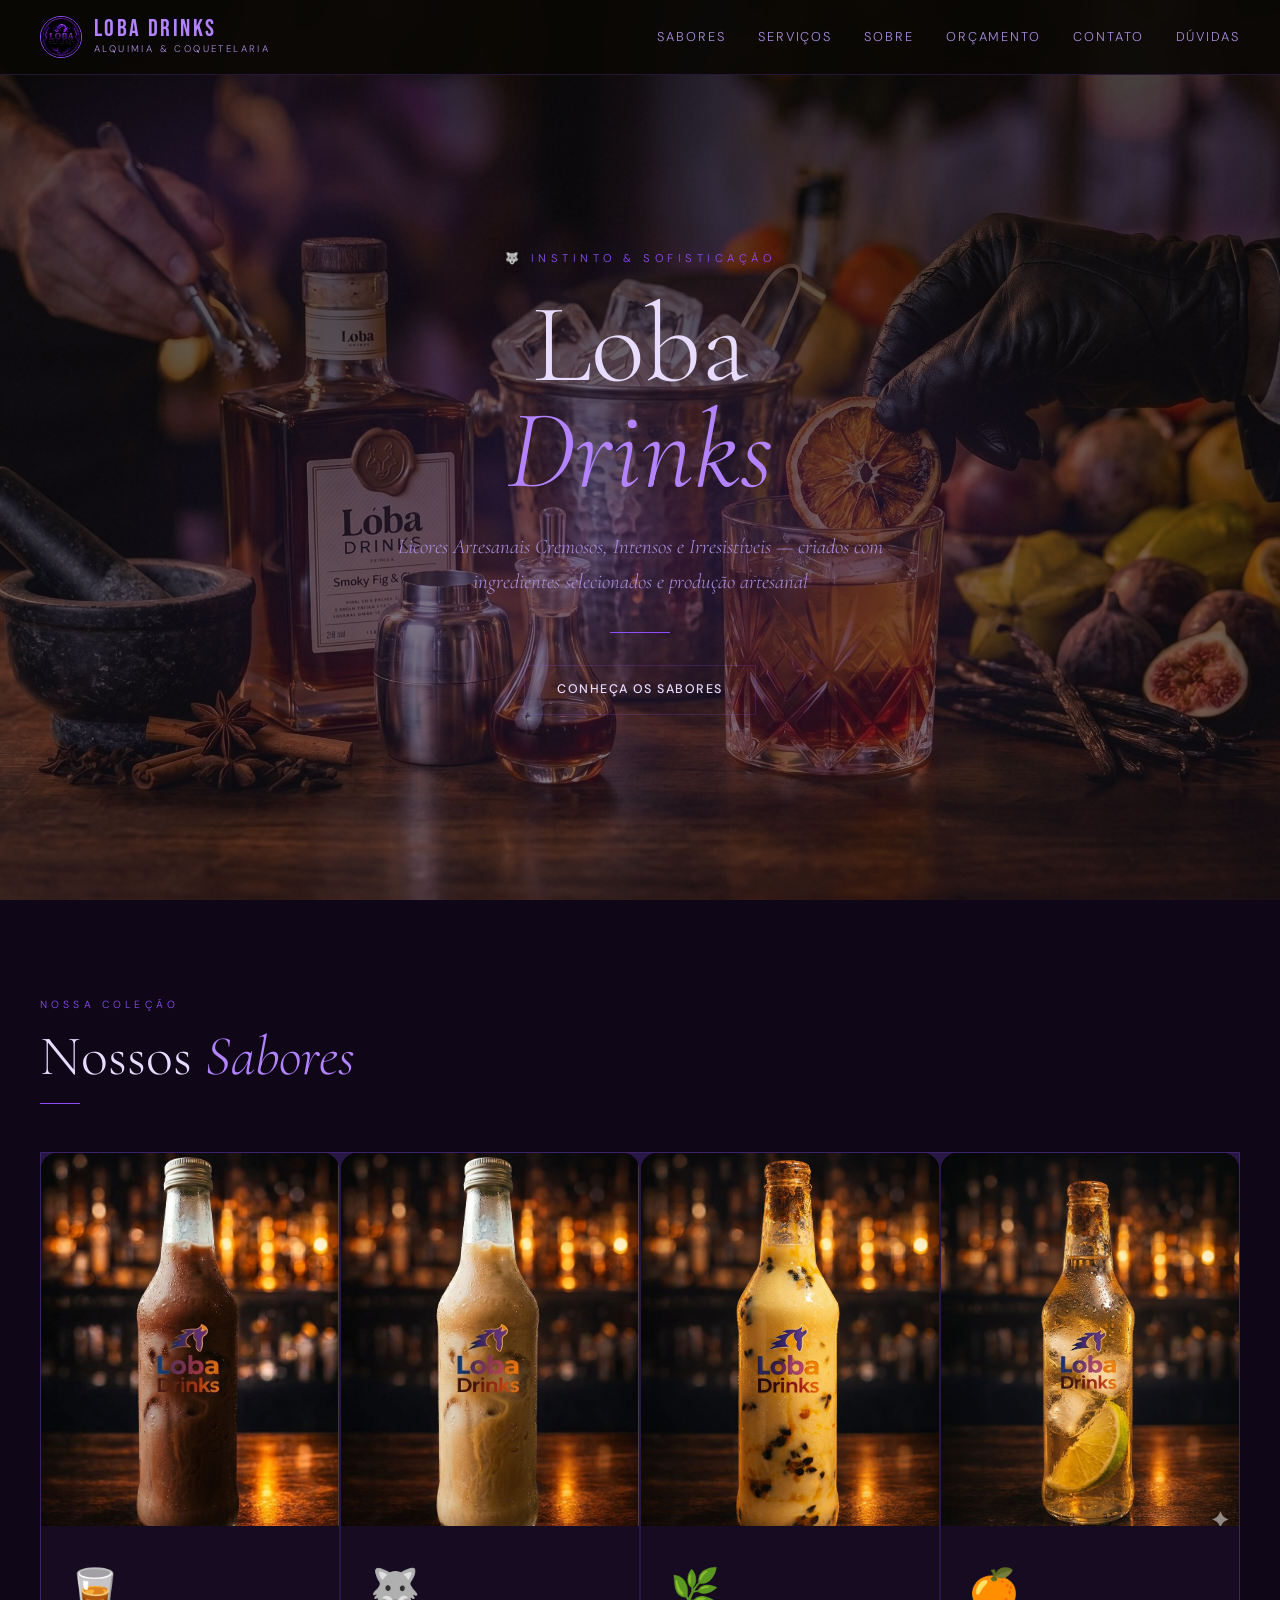
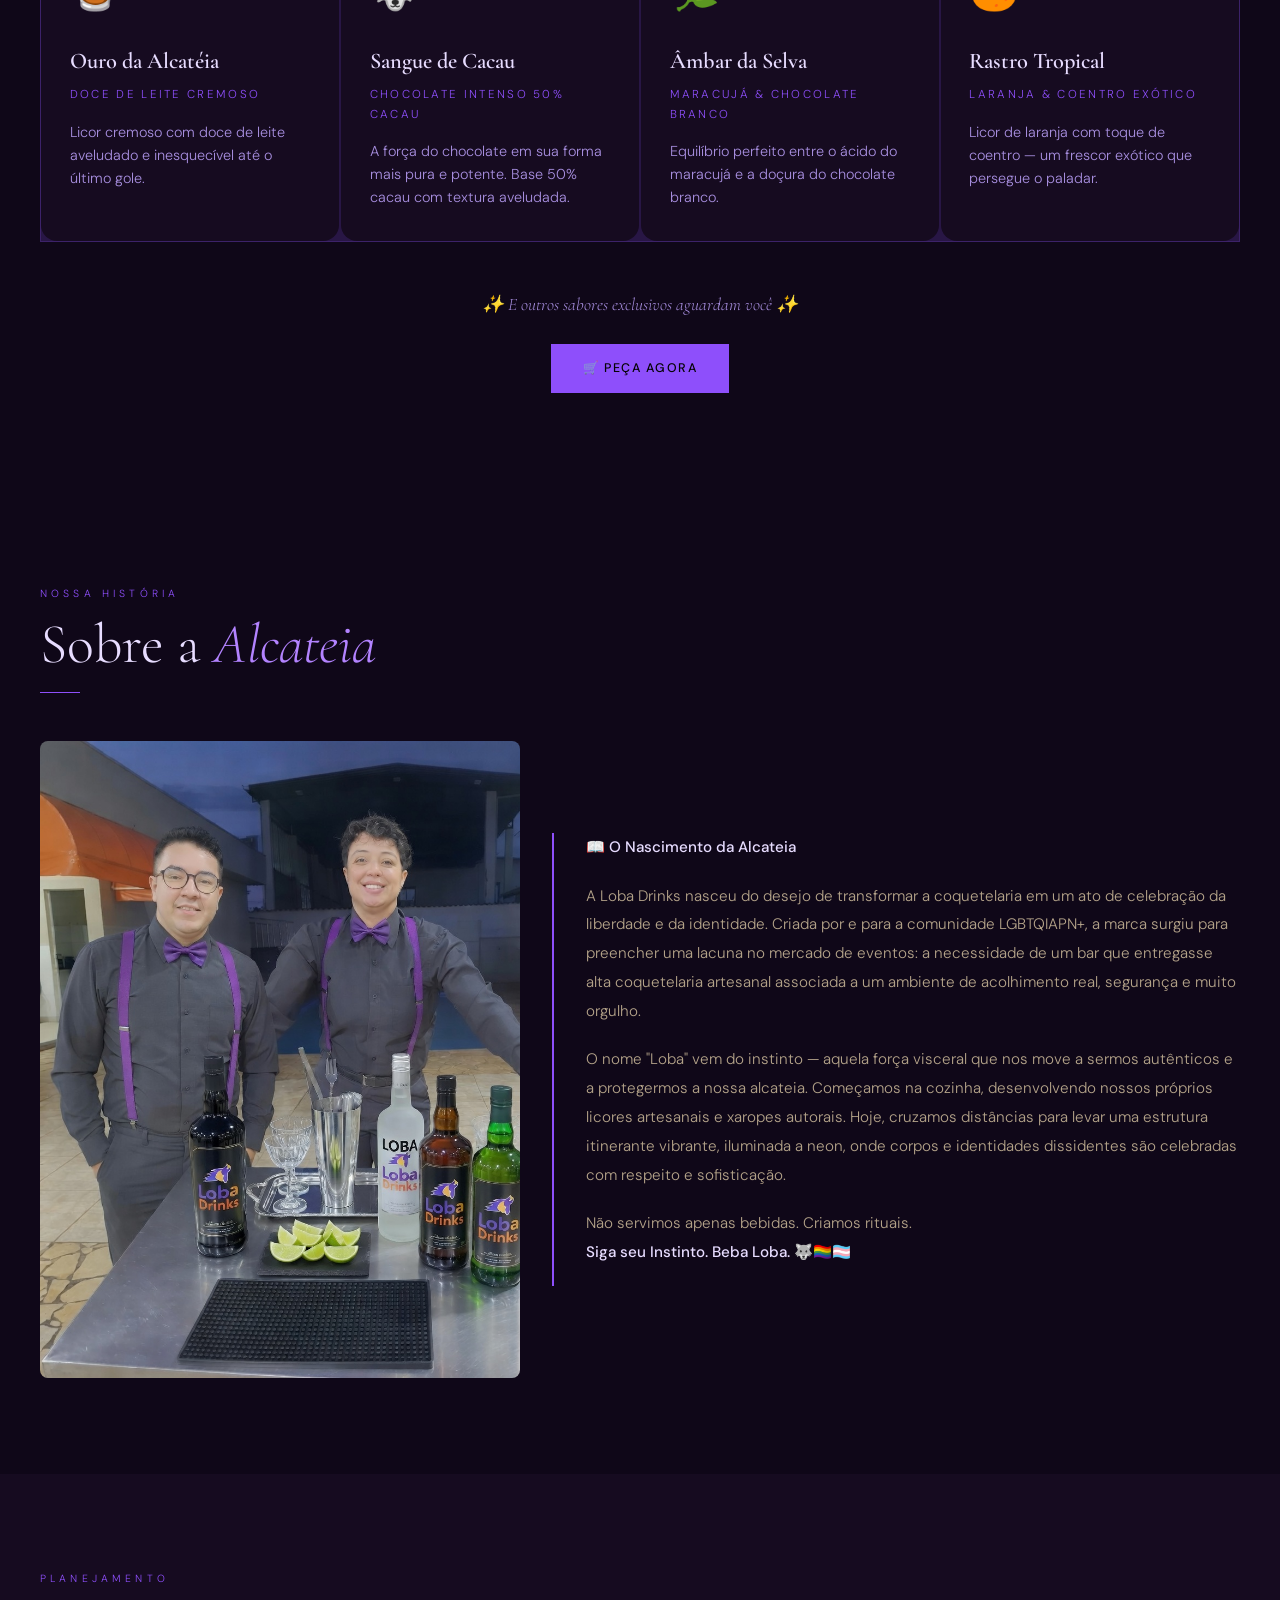
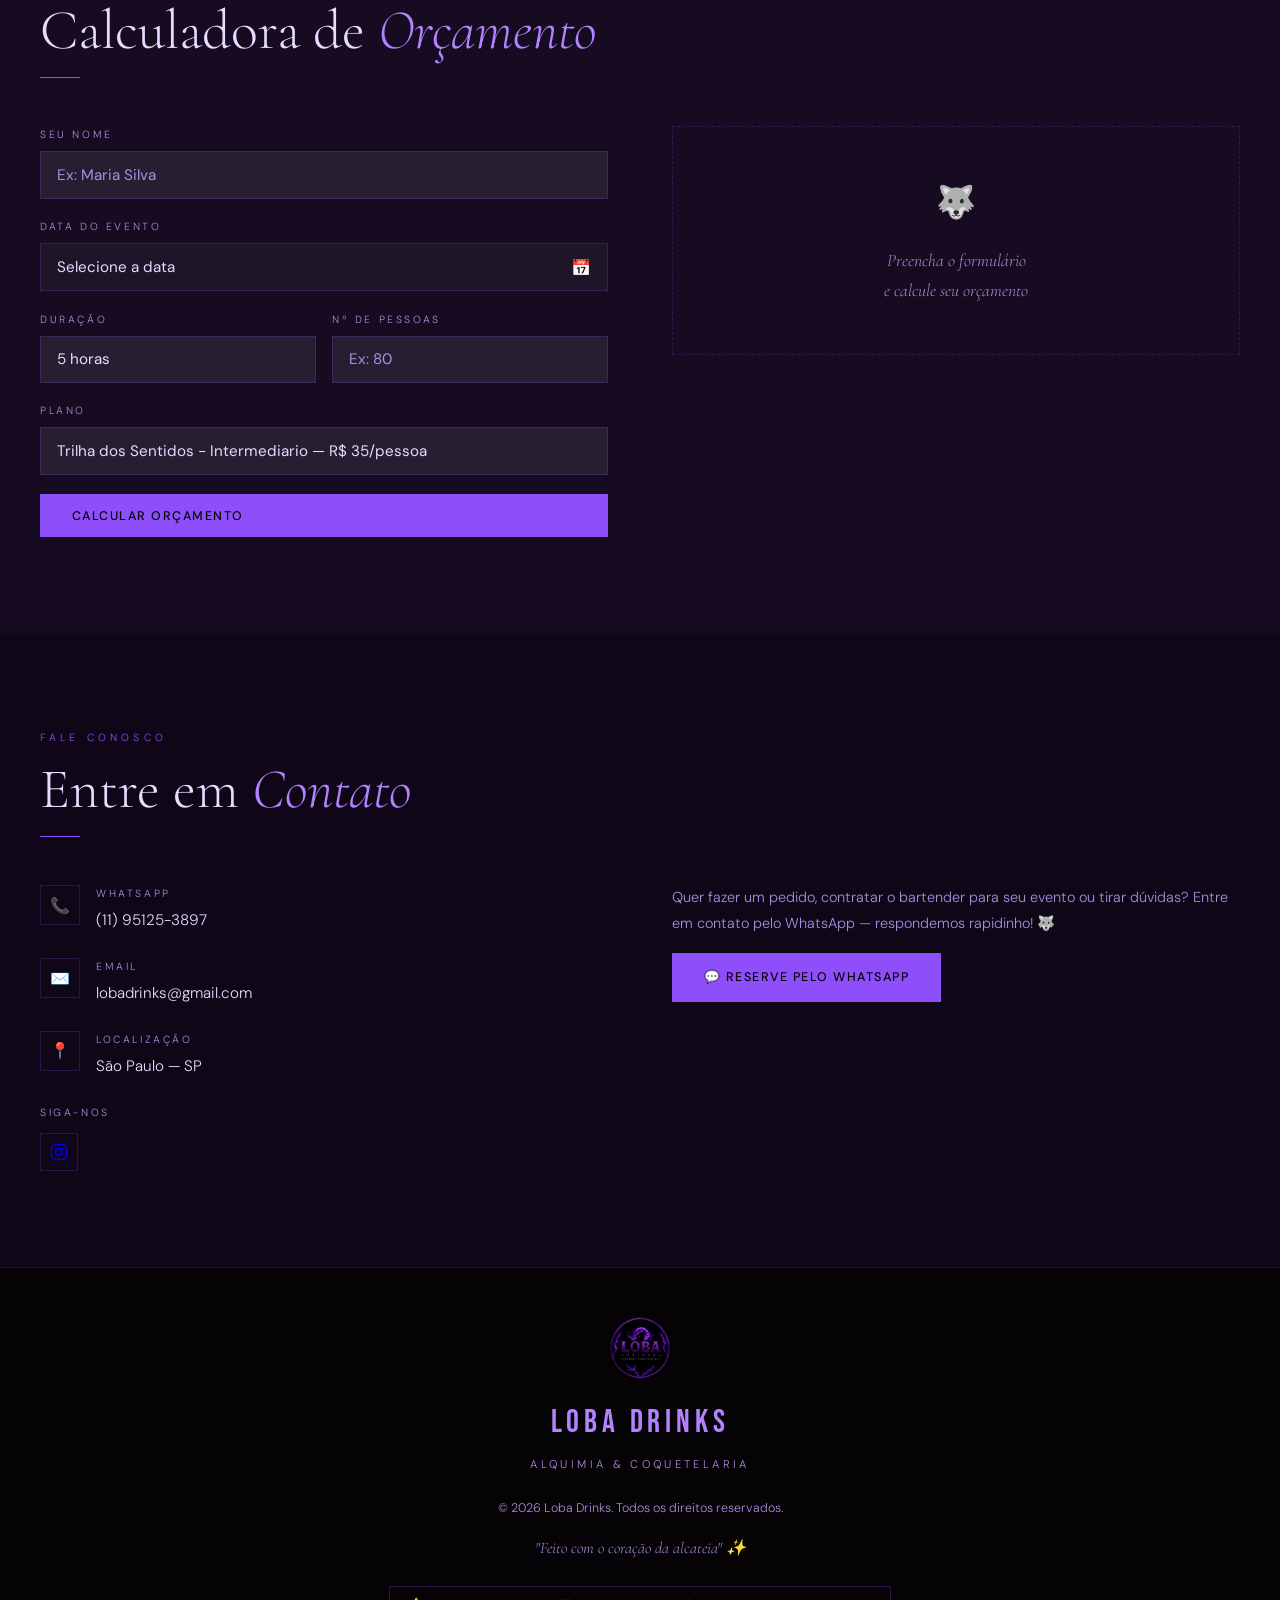
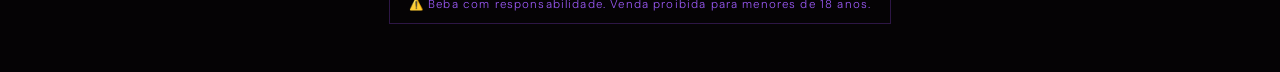
==== commit e56e642a: "Atualização final do site" ====
--- a/index.html
+++ b/index.html
@@ -20,7 +20,7 @@
         <div class="brand-sub">Alquimia & Coquetelaria</div>
       </div>
     </div>
-    <button class="nav-toggle" id="navToggle" aria-label="Abrir menu">
+    <button type="button" class="nav-toggle" id="navToggle" aria-label="Abrir menu">
       <span></span>
       <span></span>
       <span></span>
@@ -183,9 +183,9 @@
           <div class="field">
             <label>Plano</label>
             <select id="pacote">
-              <option value="30">Básico — R$ 30/pessoa</option>
-              <option value="35" selected>Intermediário — R$ 35/pessoa</option>
-              <option value="40">Premium — R$ 40/pessoa</option>
+              <option value="30">Alquimia da Alcateia - Basico  — R$ 30/pessoa</option>
+              <option value="35" selected>Trilha dos Sentidos - Intermediario — R$ 35/pessoa</option>
+              <option value="40">Legado da Alcateia - Cardapio Premium — R$ 40/pessoa</option>
             </select>
           </div>
 
--- a/css/index.css
+++ b/css/index.css
@@ -339,7 +339,7 @@
 }
 .field input, .field select {
   width: 100%;
-  background: rgba(255,255,255,0.04);
+  background: rgba(255,255,255,0.08);
   border: 1px solid var(--border);
   color: var(--cream);
   padding: 0.8rem 1rem;
@@ -351,6 +351,9 @@
 }
 .field input:focus, .field select:focus { border-color: var(--amber); }
 .field input::placeholder { color: var(--muted); }
+.field select { color: var(--cream); }
+
+#rPacote { color: var(--gold); }
 
 .field-row { display: grid; grid-template-columns: 1fr 1fr; gap: 1rem; }
 
@@ -543,6 +546,8 @@
     align-items: flex-start;
     padding: 1rem 1.5rem;
     display: none;
+    z-index: 110;
+    width: 100%;
   }
   .nav-links.open { display: flex; }
   .nav-links a {
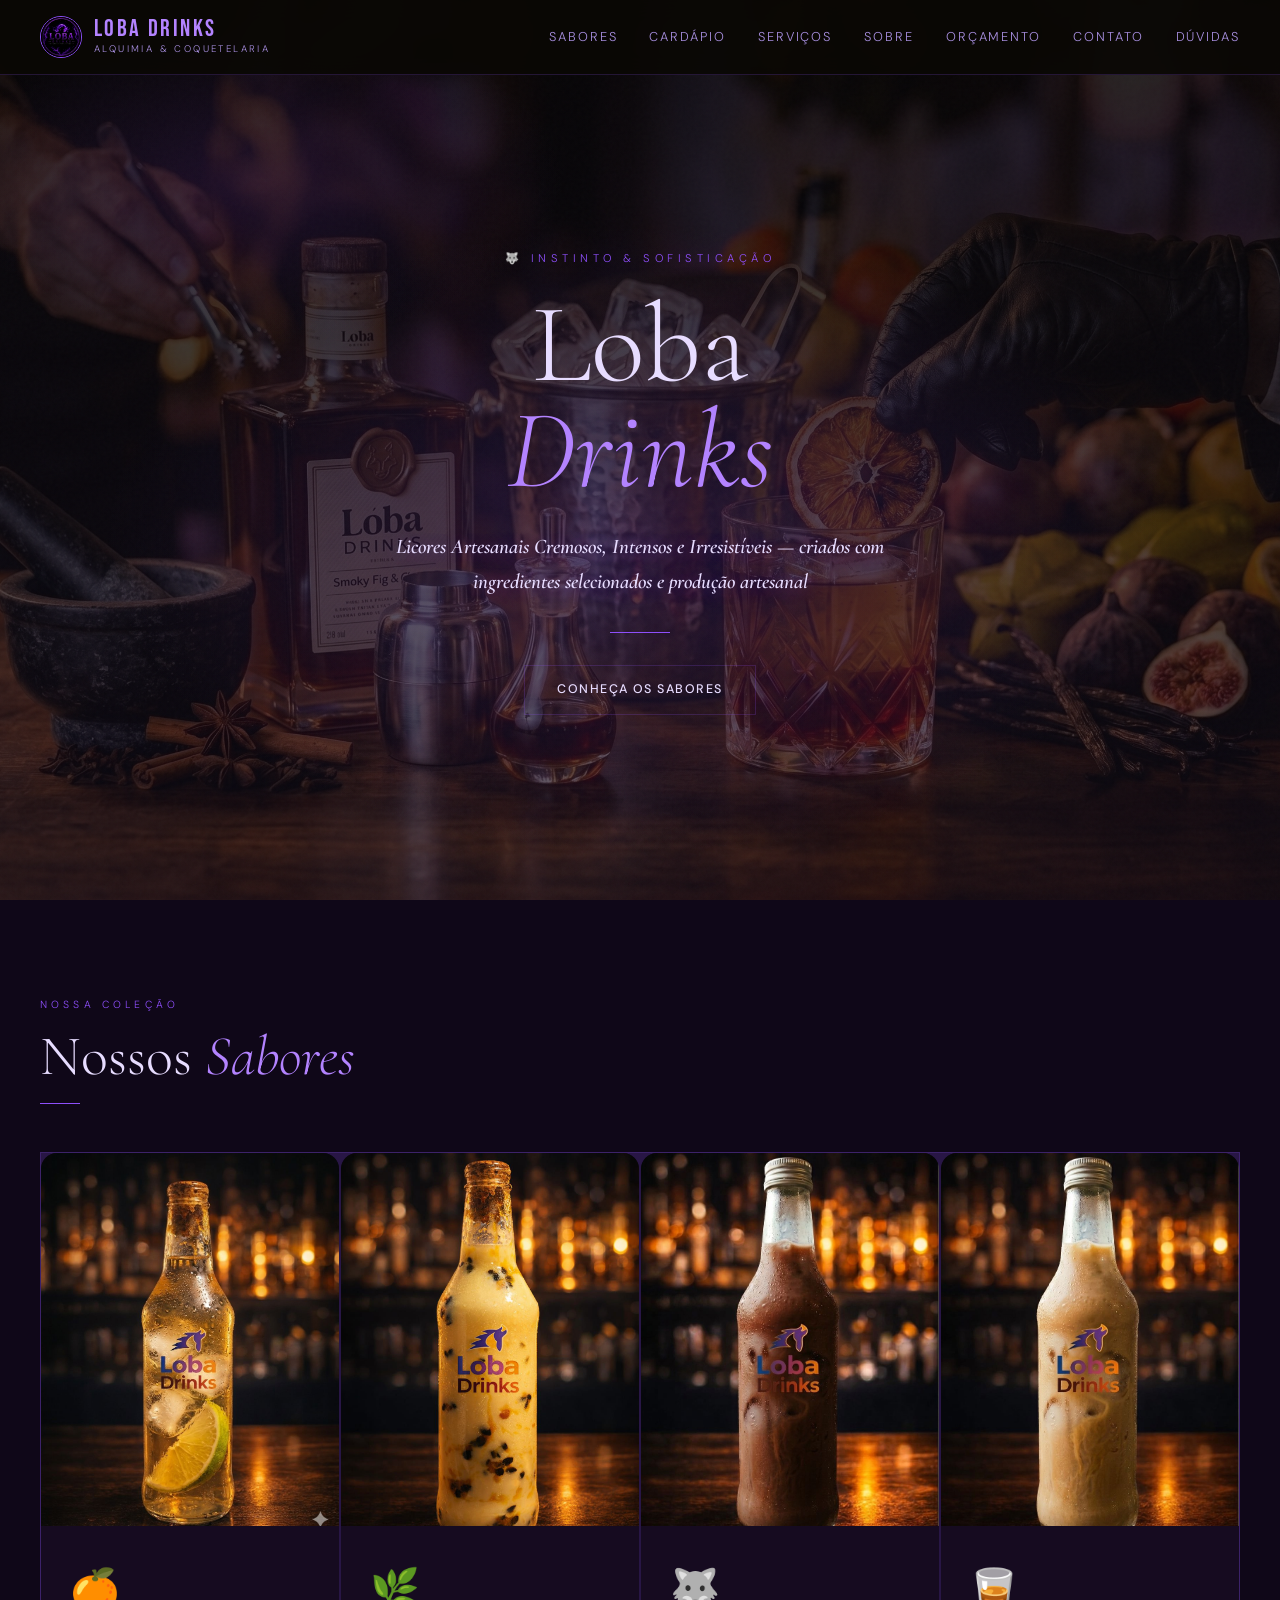
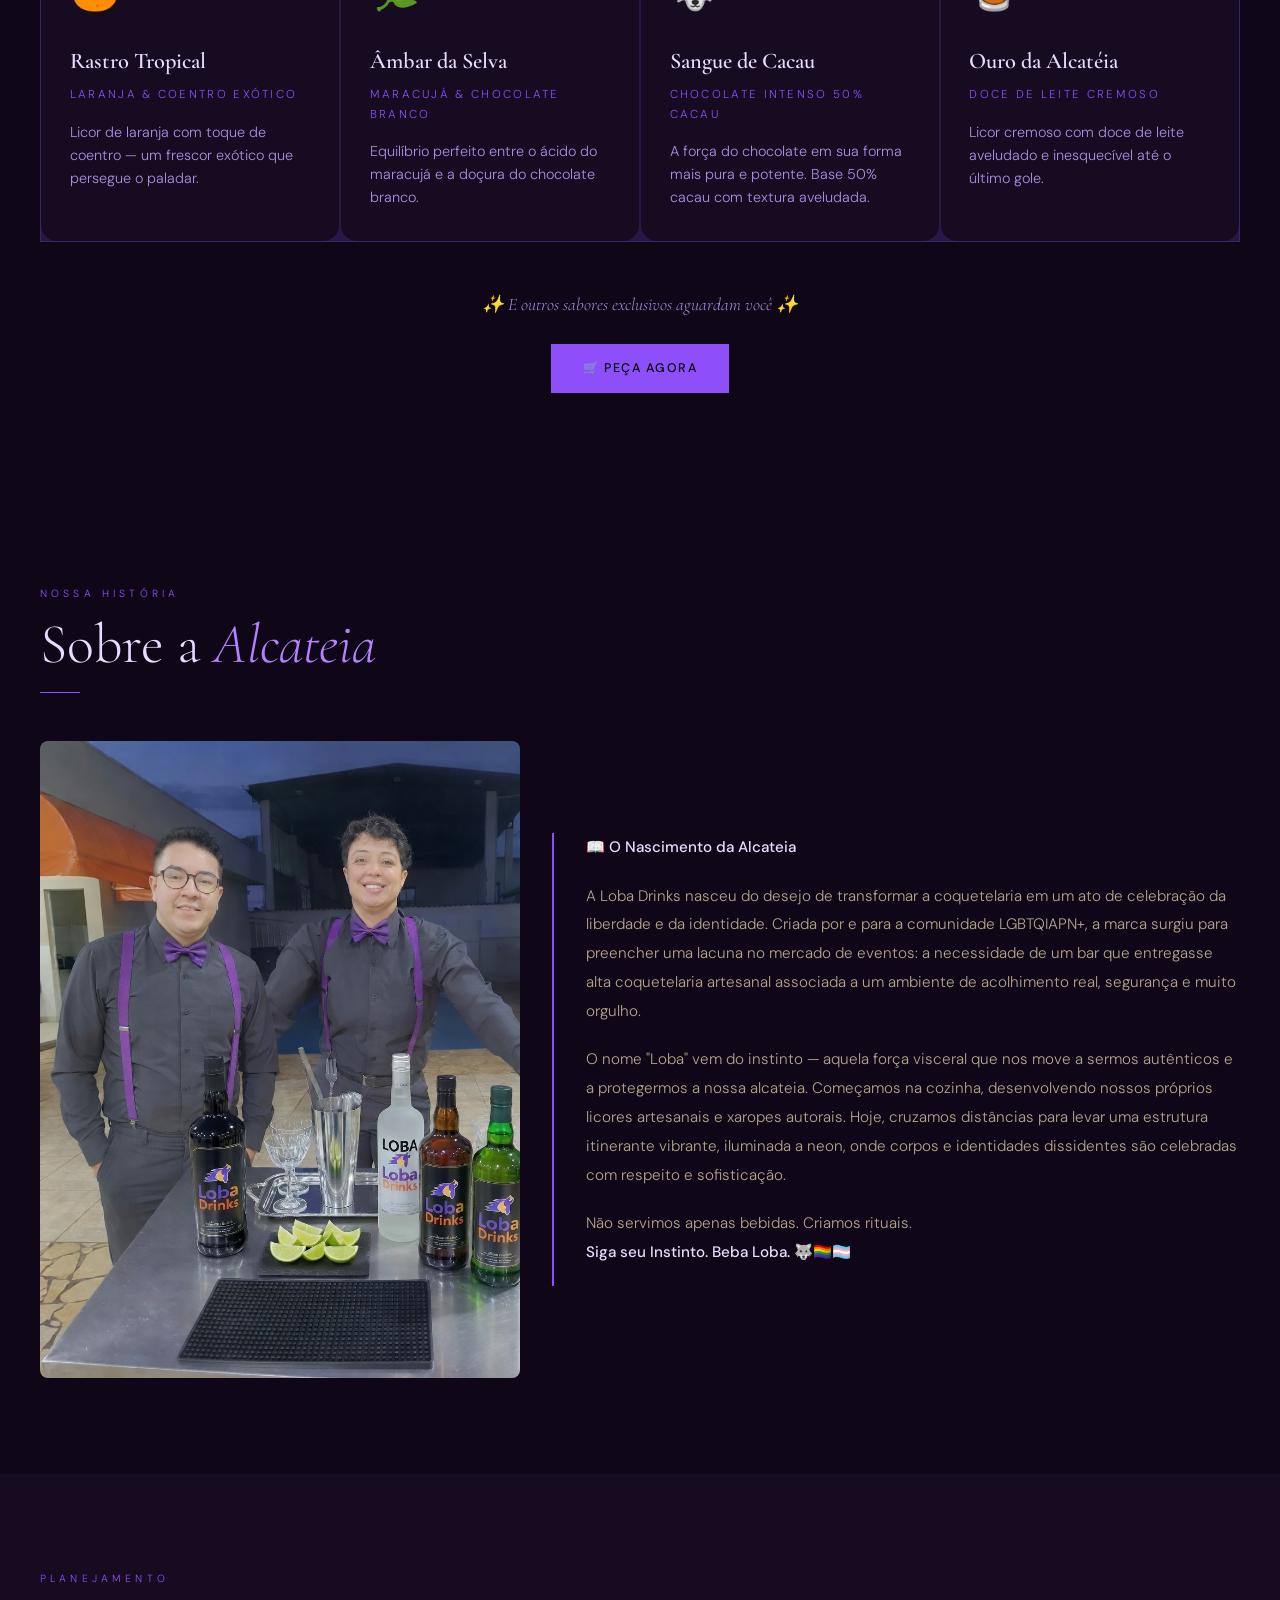
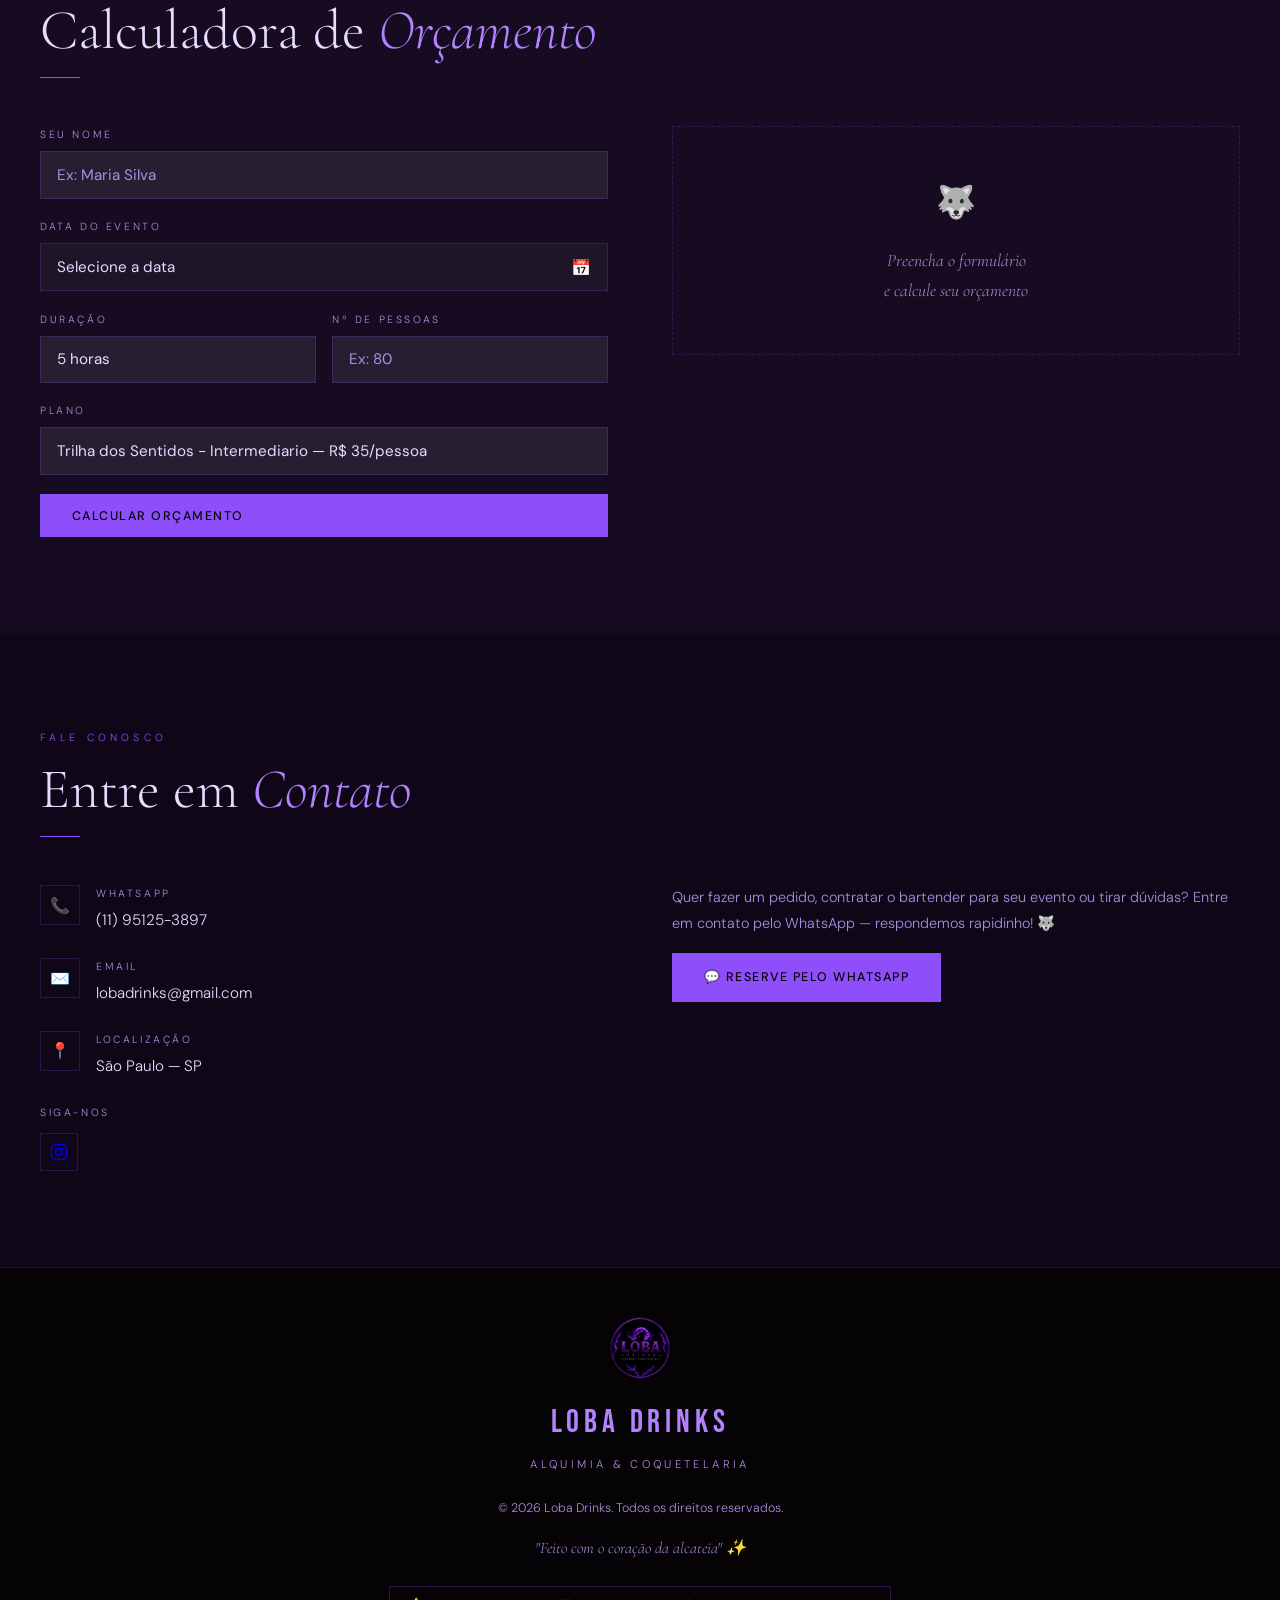
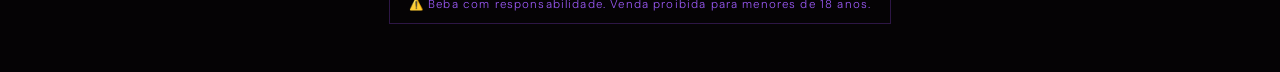
==== commit 1170d18c: "Atualiza site (HTML/CSS/imagens)" ====
--- a/index.html
+++ b/index.html
@@ -27,6 +27,7 @@
     </button>
     <div class="nav-links" id="navLinks">
       <a href="#products">Sabores</a>
+      <a href="cardapio.html">Cardápio</a>
       <a href="servicos.html">Serviços</a>
       <a href="#about">Sobre</a>
       <a href="#calculadora">Orçamento</a>
@@ -43,7 +44,7 @@
   <div class="hero-content">
     <span class="eyebrow">🐺 Instinto & Sofisticação</span>
     <h1 class="hero-title">Loba<br><em>Drinks</em></h1>
-    <p class="hero-desc">Licores Artesanais Cremosos, Intensos e Irresistíveis — criados com ingredientes selecionados e produção artesanal</p>
+    <p class="hero-desc hero-desc-strong">Licores Artesanais Cremosos, Intensos e Irresistíveis — criados com ingredientes selecionados e produção artesanal</p>
     <div class="hero-line"></div>
     <div class="btn-group">
       <a href="#products" class="btn btn-secondary">Conheça os Sabores</a>
@@ -60,21 +61,12 @@
 
     <div class="products-grid">
       <div class="product-card">
-        <img src="img/sabores/WhatsApp Image 2026-06-01 at 15.00.09.jpeg" alt="Ouro da Alcatéia" />
+        <img src="img/sabores/WhatsApp Image 2026-06-01 at 15.00.10 (1).jpeg" alt="Rastro Tropical" />
         <div class="product-card-content">
-          <span class="product-emoji">🥃</span>
-          <div class="product-name">Ouro da Alcatéia</div>
-          <div class="product-flavor">Doce de Leite Cremoso</div>
-          <p class="product-desc">Licor cremoso com doce de leite aveludado e inesquecível até o último gole.</p>
-        </div>
-      </div>
-      <div class="product-card">
-        <img src="img/sabores/WhatsApp Image 2026-06-01 at 15.00.09 (1).jpeg" alt="Sangue de Cacau" />
-        <div class="product-card-content">
-          <span class="product-emoji">🐺</span>
-          <div class="product-name">Sangue de Cacau</div>
-          <div class="product-flavor">Chocolate Intenso 50% Cacau</div>
-          <p class="product-desc">A força do chocolate em sua forma mais pura e potente. Base 50% cacau com textura aveludada.</p>
+          <span class="product-emoji">🍊</span>
+          <div class="product-name">Rastro Tropical</div>
+          <div class="product-flavor">Laranja & Coentro Exótico</div>
+          <p class="product-desc">Licor de laranja com toque de coentro — um frescor exótico que persegue o paladar.</p>
         </div>
       </div>
       <div class="product-card">
@@ -87,12 +79,21 @@
         </div>
       </div>
       <div class="product-card">
-        <img src="img/sabores/WhatsApp Image 2026-06-01 at 15.00.10 (1).jpeg" alt="Rastro Tropical" />
+        <img src="img/sabores/WhatsApp Image 2026-06-01 at 15.00.09.jpeg" alt="Sangue de Cacau" />
         <div class="product-card-content">
-          <span class="product-emoji">🍊</span>
-          <div class="product-name">Rastro Tropical</div>
-          <div class="product-flavor">Laranja & Coentro Exótico</div>
-          <p class="product-desc">Licor de laranja com toque de coentro — um frescor exótico que persegue o paladar.</p>
+          <span class="product-emoji">🐺</span>
+          <div class="product-name">Sangue de Cacau</div>
+          <div class="product-flavor">Chocolate Intenso 50% Cacau</div>
+          <p class="product-desc">A força do chocolate em sua forma mais pura e potente. Base 50% cacau com textura aveludada.</p>
+        </div>
+      </div>
+      <div class="product-card">
+        <img src="img/sabores/WhatsApp Image 2026-06-01 at 15.00.09 (1).jpeg" alt="Ouro da Alcatéia" />
+        <div class="product-card-content">
+          <span class="product-emoji">🥃</span>
+          <div class="product-name">Ouro da Alcatéia</div>
+          <div class="product-flavor">Doce de Leite Cremoso</div>
+          <p class="product-desc">Licor cremoso com doce de leite aveludado e inesquecível até o último gole.</p>
         </div>
       </div>
     </div>
--- a/css/index.css
+++ b/css/index.css
@@ -98,7 +98,7 @@
   background:
     radial-gradient(ellipse 60% 50% at 50% 60%, rgba(142,79,251,0.16) 0%, transparent 70%),
     radial-gradient(ellipse 40% 30% at 20% 20%, rgba(122,58,189,0.18) 0%, transparent 60%),
-    linear-gradient(rgba(5,3,5,0.75), rgba(10,4,18,0.45)),
+    linear-gradient(rgba(5,3,5,0.88), rgba(10,4,18,0.62)),
     url("../img/servi├ºos/acrescente_balde_de_gelo_2K_202606011611.jpeg"),
     var(--black);
   background-size: cover;
@@ -139,6 +139,13 @@
   margin: 1.5rem auto;
   max-width: 520px;
 }
+
+.hero-desc-strong{
+  color: var(--cream);
+  font-weight: 600;
+  text-shadow: 0 2px 18px rgba(142,79,251,0.35);
+}
+
 .hero-line {
   width: 60px; height: 1px;
   background: var(--amber);
